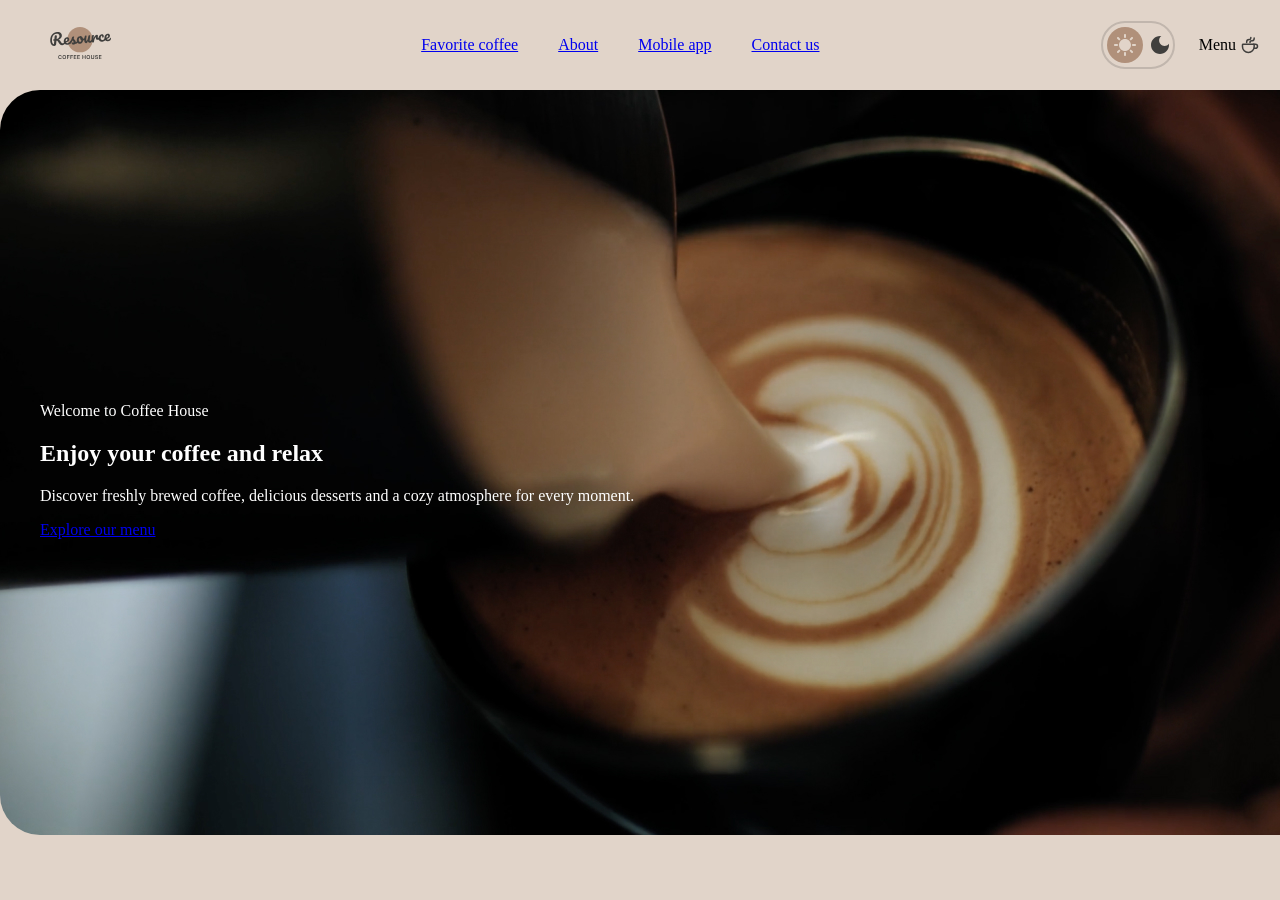
==== index.html @ 1f93e0eb "feat: add header" ====
<!DOCTYPE html>
<html lang="en">
<head>
  <meta charset="UTF-8">
  <meta name="viewport" content="width=device-width, initial-scale=1.0">

  <meta
    name="description"
    content="A cozy coffee house with fresh coffee, desserts and a warm atmosphere."
  >

  <title>Coffee House — Home</title>

  <!-- <link rel="icon" href="./assets/favicon/favicon.ico"> -->

  <link rel="stylesheet" href="./styles/header.css">
  <link rel="stylesheet" href="./styles/hero.css">
  <link rel="stylesheet" href="./styles/favorite-coffee.css">
  <link rel="stylesheet" href="./styles/about.css">
  <link rel="stylesheet" href="./styles/mobile app.css">
  <link rel="stylesheet" href="./styles/contacts.css">
  <link rel="stylesheet" href="./styles/footer.css">
</head>

<body>
  <header class="header">
    <div class="header-container">
      <a class="logo" href="./index.html" aria-label="Coffee House home">
        <img
          src="./assets/images/icons/logo/logo_light.svg"
          alt="Coffee House logo"
          width="120"
          height="40"
        >
      </a>

      <nav class="navigation" aria-label="Main navigation">
        <ul class="navigation__list">
          <li class="navigation__item">
            <a
              class="navigation__link navigation__link--active"
              href="./index.html"
            >
              Favorite coffee
            </a>
          </li>

          <li class="navigation__item">
            <a class="navigation__link" href="./menu.html">
              About
            </a>
          </li>

          <li class="navigation__item">
            <a class="navigation__link" href="#about">
              Mobile app
            </a>
          </li>

          <li class="navigation__item">
            <a class="navigation__link" href="#contact">
              Contact us
            </a>
          </li>
        </ul>
      </nav>

      <div class="header__actions">
        <div class="Theme_switch">
            <img src="./assets/images/icons/light/Sun-Light.svg" alt="Sun">
            <img src="./assets/images/icons/light/Moon-default.svg" alt="Moon">
        </div>

        <div class="coffee-menu">
            <p>Menu</p>
            <img src="./assets/images/icons/light/coffee-cup.svg" alt="coffee-cup">
        </div>
      </div>
    </div>
  </header>

  <main>
    <section class="hero" aria-labelledby="hero-title">
      <div class="hero-container">
        <div class="hero__content">
          <p class="hero__subtitle">Welcome to Coffee House</p>

          <h1 class="hero__title" id="hero-title">
            Enjoy your coffee and relax
          </h1>

          <p class="hero__description">
            Discover freshly brewed coffee, delicious desserts and a cozy
            atmosphere for every moment.
          </p>

          <a class="button hero__button" href="./menu.html">
            Explore our menu
          </a>
        </div>

      </div>
    </section>

    <!-- <section class="favorite-coffee" id="about" aria-labelledby="about-title">
      <div class="favorite-coffee-container">
        <h2 class="section__title" id="about-title">
          About our coffee house
        </h2>

        <div class="about__content">
          <div class="about__text">
            <p>
              We carefully select the best coffee beans and prepare every
              drink with attention to detail.
            </p>

            <p>
              Our coffee house is a place where you can meet friends, work
              comfortably or simply enjoy a quiet evening.
            </p>
          </div>

          <div class="about__image-wrapper">
            <img
              class="about__image"
              src="./assets/images/about/about.jpg"
              alt="Interior of the coffee house"
              width="600"
              height="500"
            >
          </div>
        </div>
      </div>
    </section> -->

    <!-- <section class="mobile app" aria-labelledby="popular-title">
      <div class="mobile app-container">
        <h2 class="section__title" id="popular-title">
          Popular drinks
        </h2>

        <div class="slider">
          <div class="slider__track">
            <article class="slide slide--active">
              <img
                class="slide__image"
                src="./assets/images/products/espresso.jpg"
                alt="Espresso"
                width="300"
                height="300"
              >

              <div class="slide__content">
                <h3 class="slide__title">Espresso</h3>
                <p class="slide__description">
                  A strong coffee with a rich aroma and deep taste.
                </p>
                <span class="slide__price">$3.50</span>
              </div>
            </article>

            <article class="slide">
              <img
                class="slide__image"
                src="./assets/images/products/cappuccino.jpg"
                alt="Cappuccino"
                width="300"
                height="300"
              >

              <div class="slide__content">
                <h3 class="slide__title">Cappuccino</h3>
                <p class="slide__description">
                  Smooth espresso with steamed milk and soft foam.
                </p>
                <span class="slide__price">$4.50</span>
              </div>
            </article>

            <article class="slide">
              <img
                class="slide__image"
                src="./assets/images/products/latte.jpg"
                alt="Latte"
                width="300"
                height="300"
              >

              <div class="slide__content">
                <h3 class="slide__title">Latte</h3>
                <p class="slide__description">
                  A delicate combination of espresso and warm milk.
                </p>
                <span class="slide__price">$5.00</span>
              </div>
            </article>
          </div>

          <div class="slider__controls">
            <button
              class="slider__button slider__button--prev"
              type="button"
              aria-label="Previous slide"
            >
              ←
            </button>

            <div class="slider__pagination">
              <button
                class="slider__indicator slider__indicator--active"
                type="button"
                aria-label="Show slide 1"
              ></button>

              <button
                class="slider__indicator"
                type="button"
                aria-label="Show slide 2"
              ></button>

              <button
                class="slider__indicator"
                type="button"
                aria-label="Show slide 3"
              ></button>
            </div>

            <button
              class="slider__button slider__button--next"
              type="button"
              aria-label="Next slide"
            >
              →
            </button>
          </div>
        </div>
      </div>
    </section> -->

    <!-- <section class="contacts" aria-labelledby="benefits-title">
      <div class="contacts-container">
        <h2 class="section__title" id="benefits-title">
          Why choose us
        </h2>

        <div class="benefits__list">
          <article class="benefit-card">
            <h3 class="benefit-card__title">Fresh ingredients</h3>
            <p class="benefit-card__text">
              We use fresh and carefully selected ingredients every day.
            </p>
          </article>

          <article class="benefit-card">
            <h3 class="benefit-card__title">Cozy atmosphere</h3>
            <p class="benefit-card__text">
              Enjoy a warm and comfortable space for work or relaxation.
            </p>
          </article>

          <article class="benefit-card">
            <h3 class="benefit-card__title">Friendly service</h3>
            <p class="benefit-card__text">
              Our team is always happy to make your visit special.
            </p>
          </article>
        </div>
      </div>
    </section> -->
  </main>

  <!-- <footer class="footer" id="contact">
    <div class="footer-container">
      <div class="footer__brand">
        <a class="logo" href="./index.html">
          <img
            src="./assets/images/icons/logo.svg"
            alt="Coffee House logo"
            width="120"
            height="40"
          >
        </a>

        <p class="footer__description">
          Coffee, desserts and good moments every day.
        </p>
      </div>

      <div class="footer__contacts">
        <h2 class="footer__title">Contact us</h2>

        <address class="footer__address">
          <a href="tel:+10000000000">+1 000 000 0000</a>
          <a href="mailto:hello@coffeehouse.com">
            hello@coffeehouse.com
          </a>
          <span>123 Coffee Street</span>
        </address>
      </div>
    </div>

    <div class="footer__bottom">
      <p>© 2026 Coffee House</p>
    </div>
  </footer> -->

  <!-- <script type="module" src="./scripts/main.js"></script> -->
</body>
</html>
---- styles/header.css ----
html,
body {
  margin: 0;
  min-height: 100vh;
  background: #E1D4C9;
}

.header-container {
  display: flex;
  align-items: center;
  justify-content: space-between;
  padding: 20px;
}

.navigation__list {
  display: flex;
  align-items: center;
  gap: 40px;

  margin: 0;
  padding: 0;
  list-style: none;
}

.header__actions {
  display: flex;
  align-items: center;
  gap: 24px;
}

.Theme_switch {
  display: flex;
  align-items: center;
  border-radius: 100px;
  border: 2px solid #C1B6AD;
  padding: 4px;
  gap: 8px;
}

.coffee-menu {
  display: flex;
  align-items: center;
  gap: 4px;
}

.hero-container {
    background-image: url("../assets/images/hero/img-hero.jpg");
    background-size: cover;
    background-position: center;
    background-repeat: no-repeat;

    width: 100%;
    min-height: 745px;
    border-radius: 40px;

    display: flex;
    align-items: center;
    color: white;

    padding: 0px 40px;
}
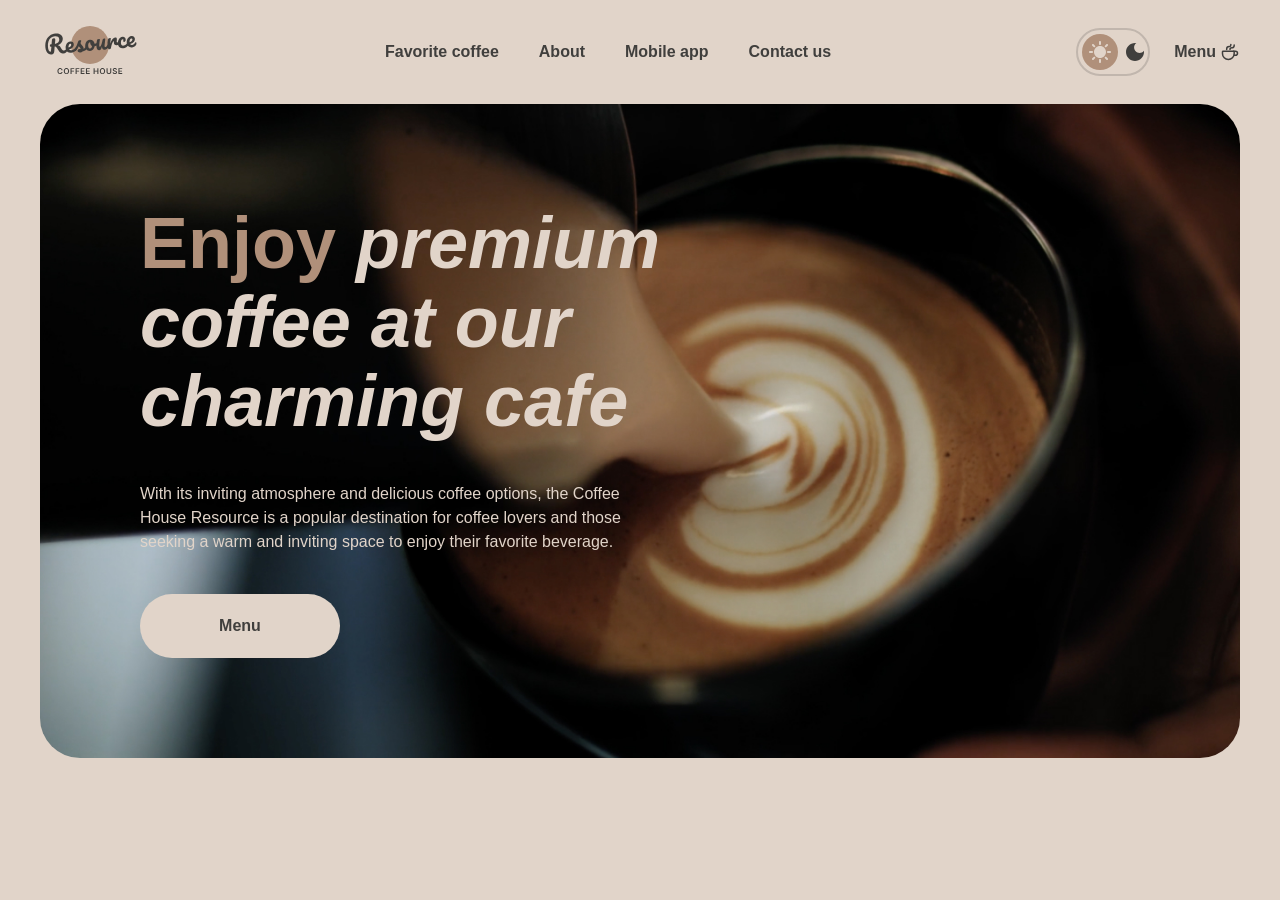
==== commit 166f447b: "feat: hero section and fix: header section" ====
--- a/index.html
+++ b/index.html
@@ -27,10 +27,10 @@
     <div class="header-container">
       <a class="logo" href="./index.html" aria-label="Coffee House home">
         <img
-          src="./assets/images/icons/logo/logo_light.svg"
+          src="./assets/images/icons/logo/logo.svg"
           alt="Coffee House logo"
-          width="120"
-          height="40"
+          width="100"
+          height="60"
         >
       </a>
 
@@ -82,20 +82,15 @@
   <main>
     <section class="hero" aria-labelledby="hero-title">
       <div class="hero-container">
-        <div class="hero__content">
-          <p class="hero__subtitle">Welcome to Coffee House</p>
-
-          <h1 class="hero__title" id="hero-title">
-            Enjoy your coffee and relax
-          </h1>
+        <div class="offer">
+          <p><span class="highlight">Enjoy</span> premium coffee at our charming cafe</p>
 
           <p class="hero__description">
-            Discover freshly brewed coffee, delicious desserts and a cozy
-            atmosphere for every moment.
+            With its inviting atmosphere and delicious coffee options, the Coffee House Resource is a popular destination for coffee lovers and those seeking a warm and inviting space to enjoy their favorite beverage.
           </p>
 
-          <a class="button hero__button" href="./menu.html">
-            Explore our menu
+          <a class="hero__button" href="./menu.html">
+            <span>Menu</span>
           </a>
         </div>
 
--- a/styles/header.css
+++ b/styles/header.css
@@ -9,7 +9,7 @@
   display: flex;
   align-items: center;
   justify-content: space-between;
-  padding: 20px;
+  padding: 20px 40px;
 }
 
 .navigation__list {
@@ -43,19 +43,13 @@
   gap: 4px;
 }
 
-.hero-container {
-    background-image: url("../assets/images/hero/img-hero.jpg");
-    background-size: cover;
-    background-position: center;
-    background-repeat: no-repeat;
-
-    width: 100%;
-    min-height: 745px;
-    border-radius: 40px;
-
-    display: flex;
-    align-items: center;
-    color: white;
-
-    padding: 0px 40px;
+.navigation__link, .coffee-menu {
+  font-family: "Inter", sans-serif;
+  font-weight: 600;
+  font-style: normal;
+  font-size: 16px;
+  line-height: 150%;
+  letter-spacing: 0;
+  color: #403f3d;
+  text-decoration: none;
 }
--- a/styles/hero.css
+++ b/styles/hero.css
@@ -0,0 +1,77 @@
+.hero-container {
+    background-image: url("../assets/images/hero/img-hero.jpg");
+    background-size: cover;
+    background-position: center;
+    background-repeat: no-repeat;
+
+    border-radius: 40px;
+    display: flex;
+    align-items: center;
+
+    width: calc(100% - 80px);
+    max-width: 1440px;
+    margin: 0 auto;
+}
+
+.offer {
+  display: flex;
+  flex-direction: column;
+  width: 530px;
+  gap: 40px;
+  align-items: flex-start;
+  padding: 100px;
+}
+
+.offer p {
+  margin: 0;
+}
+
+.offer p:first-child {
+  font-family: "Inter", sans-serif;
+  font-weight: 600;
+  font-style: italic;
+  font-size: 72px;
+  line-height: 1.1;
+  letter-spacing: 0;
+  color: #e1d4c9;
+}
+
+.highlight {
+  font-style: normal;
+  font-weight: 700;
+  color: #b0907a;
+}
+
+.hero__description {
+  margin: 0;
+  font-family: "Inter", sans-serif;
+  font-weight: 400;
+  font-style: normal;
+  font-size: 16px;
+  line-height: 1.5;
+  letter-spacing: 0;
+  color: #e1d4c9;
+}
+
+.hero__button {
+  display: flex;
+  align-items: center;
+  justify-content: center;
+
+  width: 200px;
+  height: 64px;
+  border-radius: 100px;
+  background-color: #e1d4c9;
+  color: #403f3d;
+  text-decoration: none;
+}
+
+.hero__button span {
+  font-family: "Inter", sans-serif;
+  font-weight: 600;
+  font-style: normal;
+  font-size: 16px;
+  line-height: 1.5;
+  letter-spacing: 0;
+  color: #403F3D;
+}
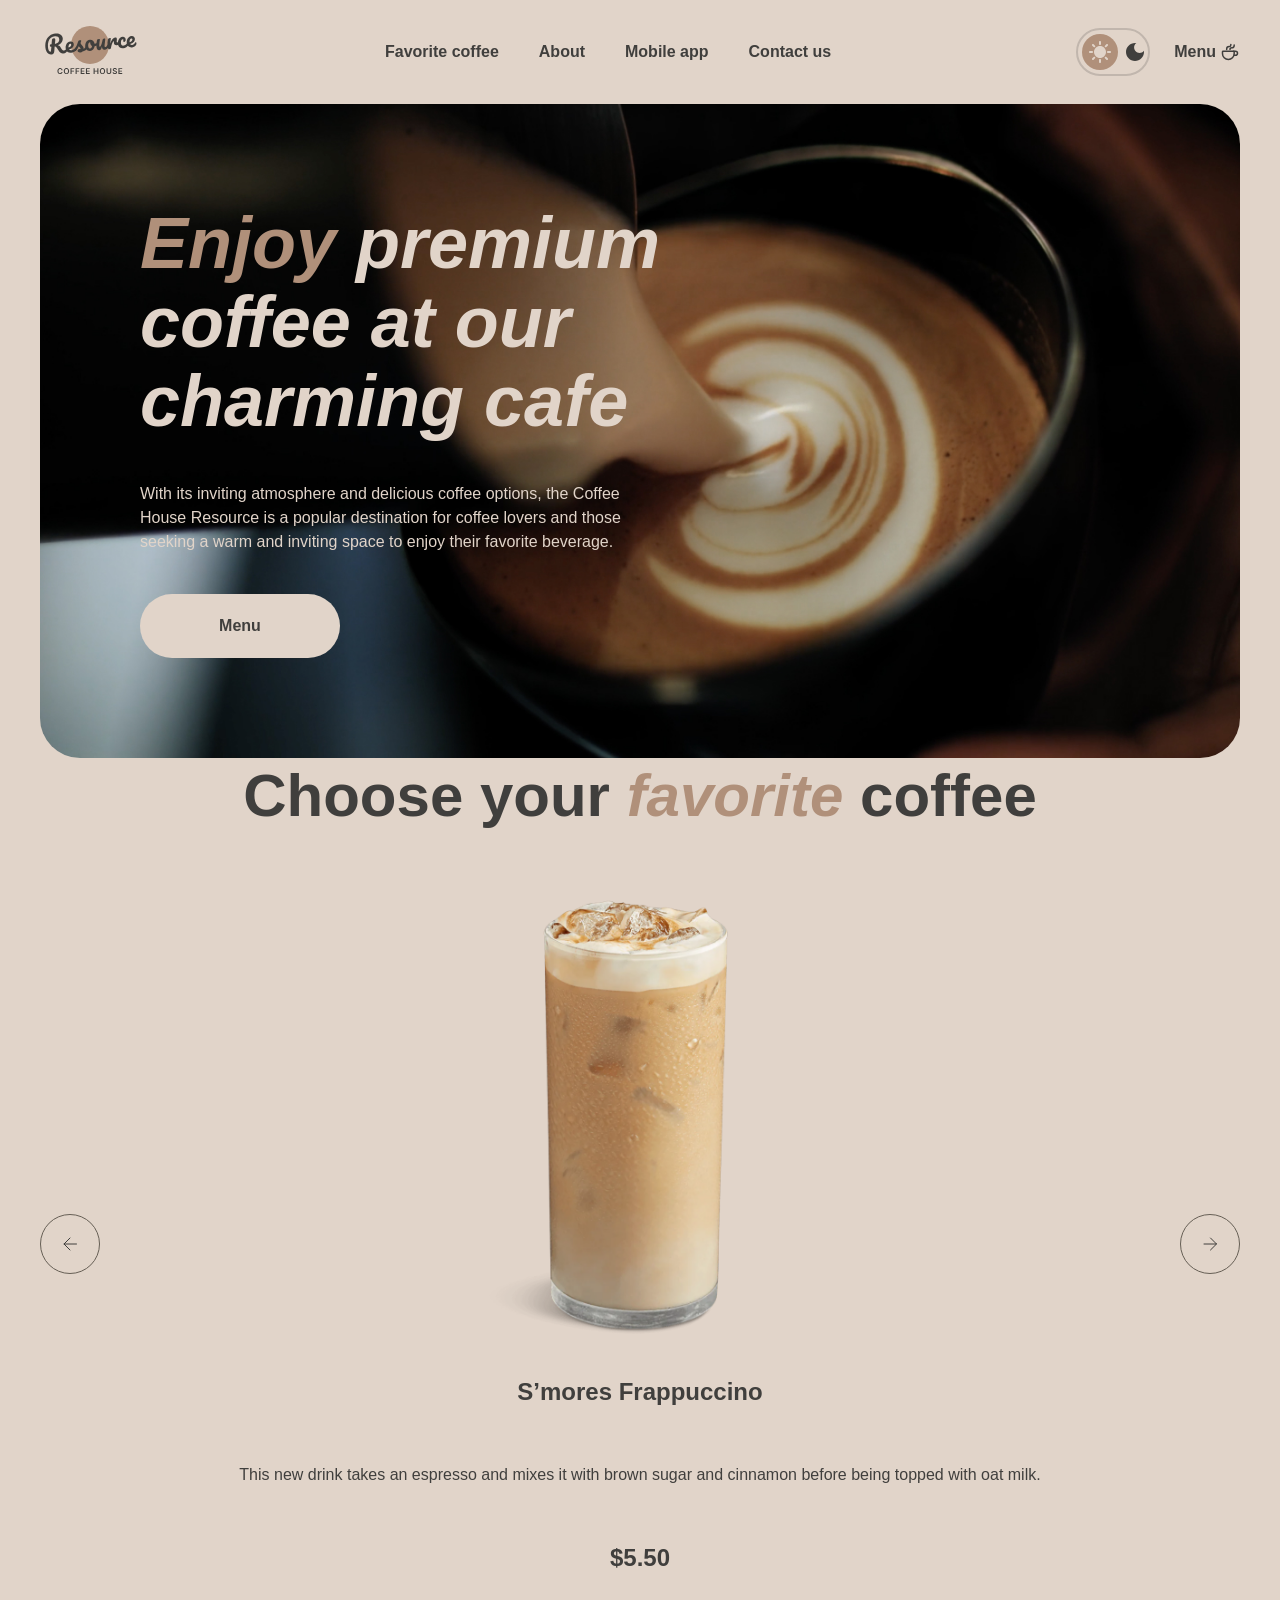
==== commit 3d5b0992: "feat: add favorite-coffee section" ====
--- a/index.html
+++ b/index.html
@@ -97,37 +97,47 @@
       </div>
     </section>
 
-    <!-- <section class="favorite-coffee" id="about" aria-labelledby="about-title">
+    <section class="favorite-coffee" id="favorite" aria-labelledby="favorite-title">
       <div class="favorite-coffee-container">
-        <h2 class="section__title" id="about-title">
-          About our coffee house
-        </h2>
-
-        <div class="about__content">
-          <div class="about__text">
-            <p>
-              We carefully select the best coffee beans and prepare every
-              drink with attention to detail.
-            </p>
-
-            <p>
-              Our coffee house is a place where you can meet friends, work
-              comfortably or simply enjoy a quiet evening.
-            </p>
+        <h2 id="favorite-title">Choose your <span class="highlight">favorite</span> coffee</h2>
+
+        <div class="favorite-coffee__slider">
+          <button class="button-slider-left" type="button" aria-label="Previous slide">
+            <svg width="24" height="24" viewBox="0 0 24 24" fill="none" xmlns="http://www.w3.org/2000/svg">
+              <path d="M18.5 12H6M12 18L6 12L12 6" stroke="currentColor" stroke-linecap="round" stroke-linejoin="round"/>
+            </svg>
+          </button>
+
+          <div class="slider-content">
+            <div class="slider-image-wrapper">
+              <img src="./assets/images/slider/coffee-slider-1.png" 
+              alt="slider photo" 
+              width="480" 
+              height="480">
+            </div>
+
+            <div class="description-slider">
+              <h3 class="title">S’mores Frappuccino</h3>
+              <p class="description">This new drink takes an espresso and mixes it with brown sugar and cinnamon before being topped with oat milk.</p>
+              <p class="price">$5.50</p>
+            </div>
+
+            <div class="controls">
+              <button class="control_active"></button>
+              <button class="control"></button>
+              <button class="control"></button>
+            </div>
           </div>
 
-          <div class="about__image-wrapper">
-            <img
-              class="about__image"
-              src="./assets/images/about/about.jpg"
-              alt="Interior of the coffee house"
-              width="600"
-              height="500"
-            >
-          </div>
-        </div>
-      </div>
-    </section> -->
+          <button class="button-slider-right" type="button" aria-label="Next slide">
+            <svg width="24" height="24" viewBox="0 0 24 24" fill="none" xmlns="http://www.w3.org/2000/svg">
+              <path d="M6 12H18.5M12.5 18L18.5 12L12.5 6" stroke="currentColor" stroke-linecap="round" stroke-linejoin="round"/>
+            </svg>
+          </button>
+
+        </div>
+      </div>
+    </section>
 
     <!-- <section class="mobile app" aria-labelledby="popular-title">
       <div class="mobile app-container">
--- a/styles/favorite-coffee.css
+++ b/styles/favorite-coffee.css
@@ -0,0 +1,120 @@
+.favorite-coffee-container {
+    display: flex;
+    flex-direction: column;
+    padding: 0 40px;
+}
+
+#favorite-title {
+  font-family: 'Inter', sans-serif;
+  font-weight: 600;
+  font-size: 60px;
+  line-height: 1.25;
+  letter-spacing: 0;
+  text-align: center;
+  color: #403f3d;
+  margin: 0 0 40px 0;
+}
+
+.highlight {
+  font-style: italic;
+  font-weight: 600;
+  color: #b0907a;
+}
+
+.favorite-coffee__slider {
+    display: flex;
+    align-items: center;
+    justify-content: space-between;
+    gap: 40px;
+}
+
+.button-slider-left, .button-slider-right {
+    width: 60px;
+    height: 60px;
+
+    display: flex;
+    align-items: center;
+    justify-content: center;
+
+    background: transparent;
+    border: 1px solid #665F55;
+    border-radius: 100px;
+
+    color: #403f3d;
+
+    cursor: pointer;
+    transition: all 0.2s ease;
+
+    padding: 0;
+    outline: none;
+}
+
+.button-slider-left:hover, .button-slider-right:hover {
+    background-color: #665F55;
+    color: #E1D4C9;
+}
+
+.button-slider-left:focus-visible, .button-slider-right:focus-visible {
+    outline: 2px solid #b0907a;
+    outline-offset: 2px;
+}
+
+.slider-image-wrapper {
+    display: flex;
+    align-items: center;
+    justify-content: center;
+}
+
+.description-slider {
+    display: flex;
+    flex-direction: column;
+    align-items: center;
+    justify-content: center;
+    gap: 16px;
+}
+
+.title, .price {
+  font-family: 'Inter', sans-serif;
+  font-weight: 600;
+  font-size: 24px;
+  line-height: 1.25;
+  letter-spacing: 0;
+  text-align: center;
+  color: #403f3d;
+}
+
+.description {
+  font-family: 'Inter', sans-serif;
+  font-weight: 400;
+  font-size: 16px;
+  line-height: 1.5;
+  letter-spacing: 0;
+  text-align: center;
+  color: #403f3d;
+}
+
+.controls {
+    display: flex;
+    justify-content: center;
+    gap: 12px;
+
+    margin-top: 15px;
+}
+
+.control {
+    width: 40px;
+    height: 4px;
+    background-color: #C1B6AD;
+    border: none;
+    padding: 0;
+    border-radius: 100px;
+}
+
+.control_active {
+    width: 40px;
+    height: 4px;
+    background-color: #665F55;
+    border: none;
+    padding: 0;
+    border-radius: 100px;
+}
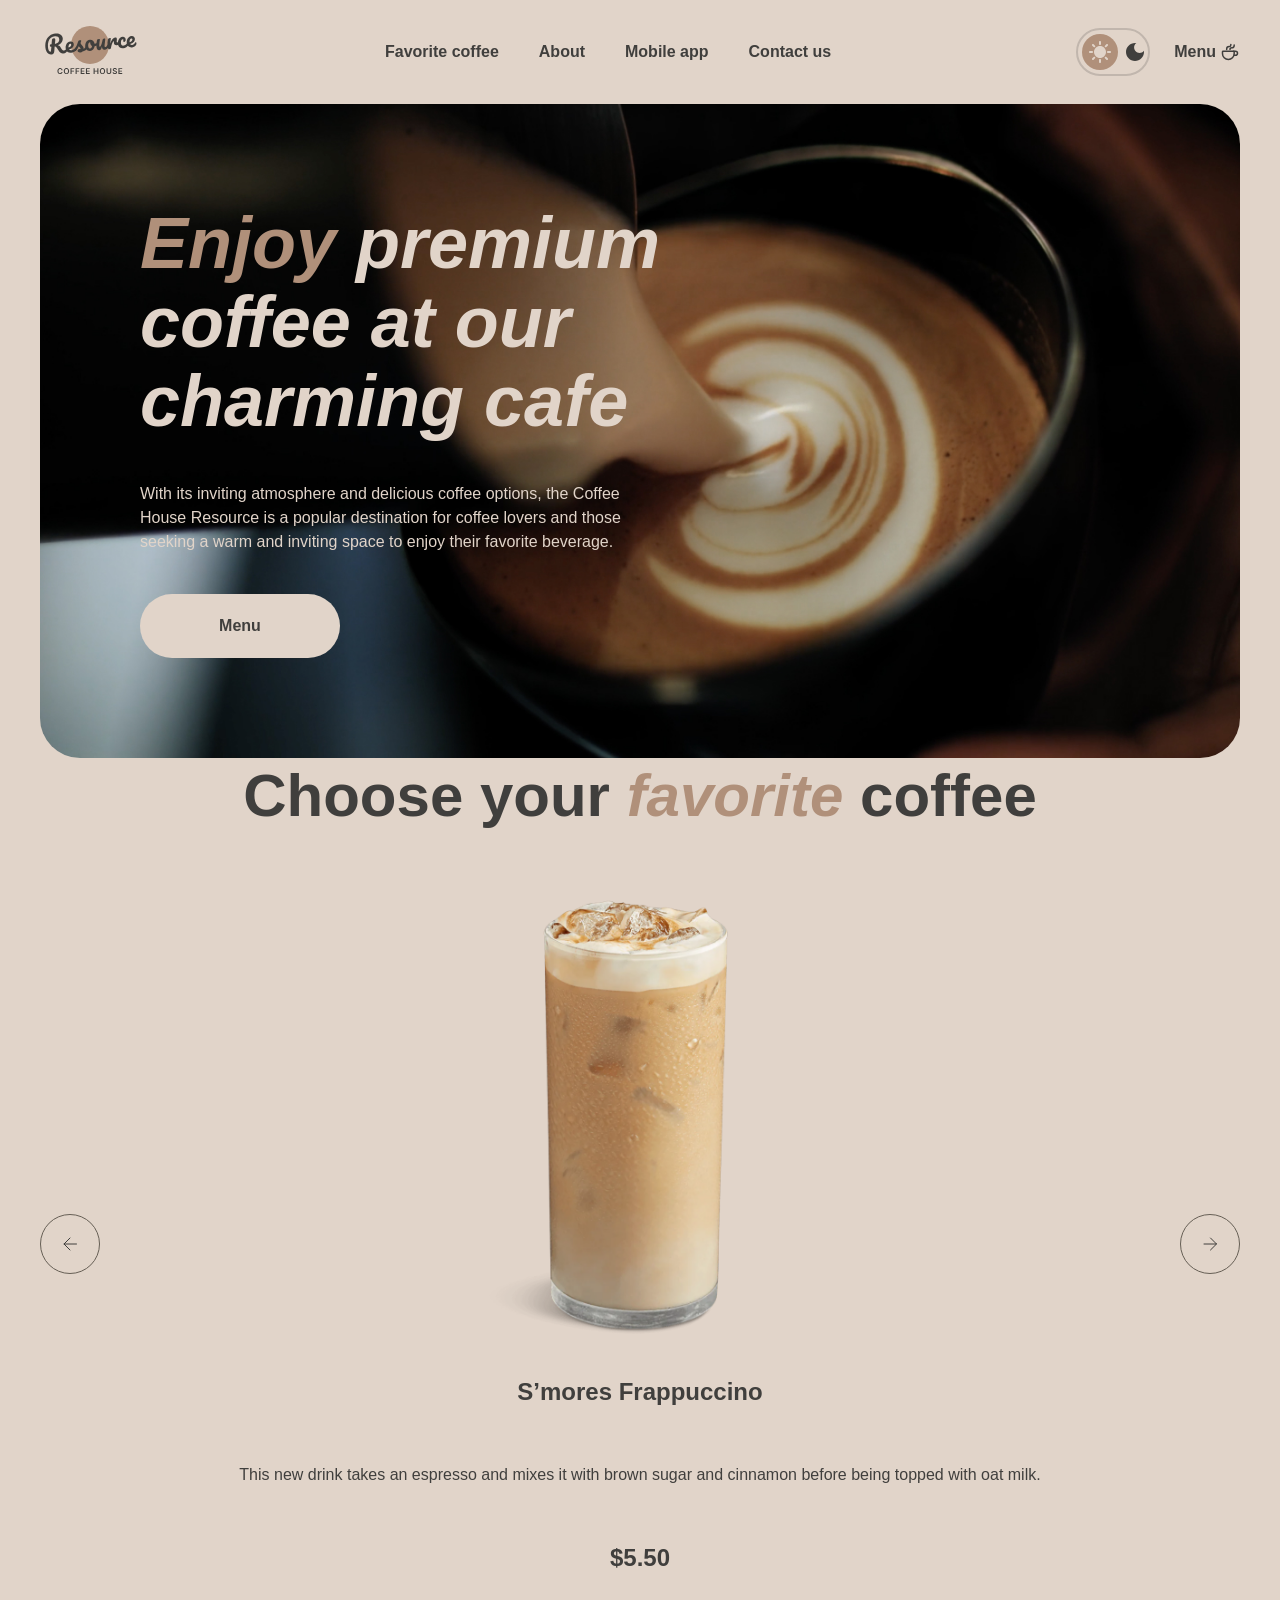
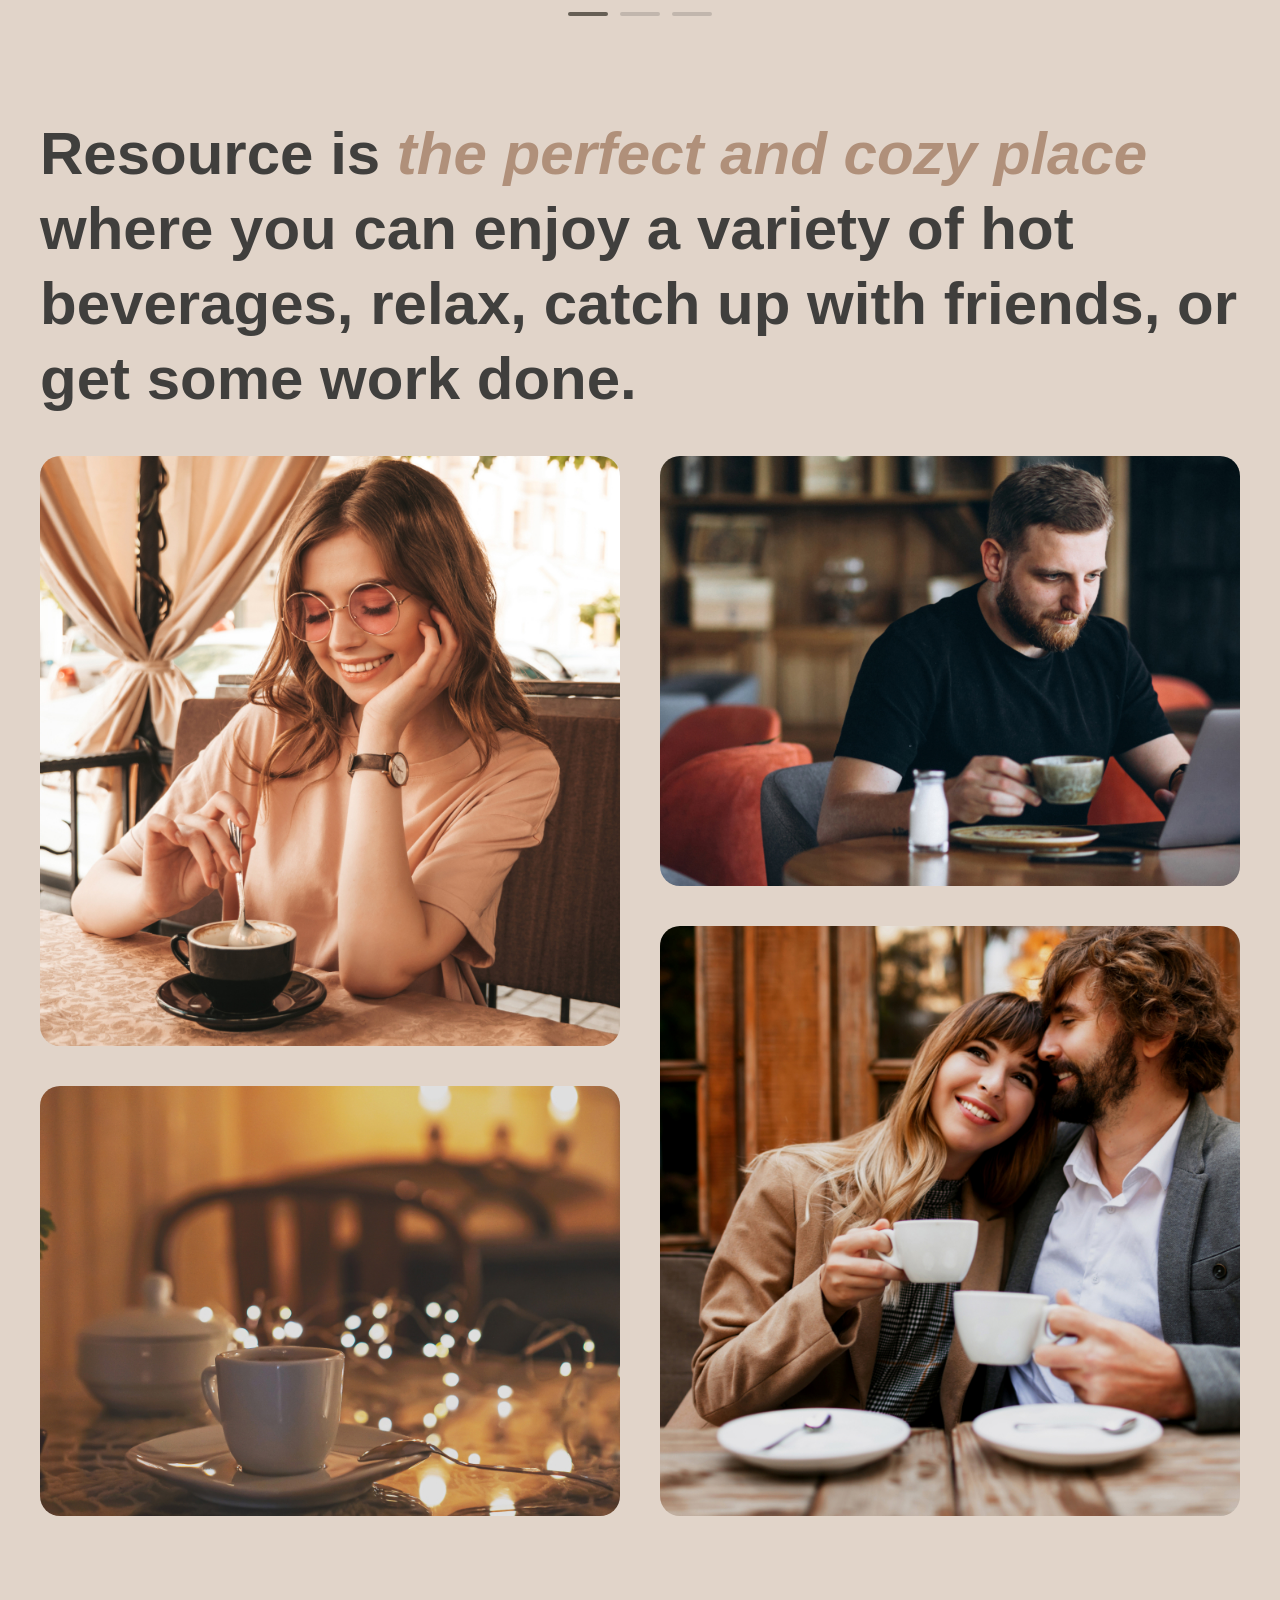
==== commit 4605c7f9: "feat: add about section" ====
--- a/index.html
+++ b/index.html
@@ -80,7 +80,7 @@
   </header>
 
   <main>
-    <section class="hero" aria-labelledby="hero-title">
+    <section class="hero" id="hero" aria-labelledby="hero-title">
       <div class="hero-container">
         <div class="offer">
           <p><span class="highlight">Enjoy</span> premium coffee at our charming cafe</p>
@@ -139,109 +139,23 @@
       </div>
     </section>
 
-    <!-- <section class="mobile app" aria-labelledby="popular-title">
-      <div class="mobile app-container">
-        <h2 class="section__title" id="popular-title">
-          Popular drinks
-        </h2>
-
-        <div class="slider">
-          <div class="slider__track">
-            <article class="slide slide--active">
-              <img
-                class="slide__image"
-                src="./assets/images/products/espresso.jpg"
-                alt="Espresso"
-                width="300"
-                height="300"
-              >
-
-              <div class="slide__content">
-                <h3 class="slide__title">Espresso</h3>
-                <p class="slide__description">
-                  A strong coffee with a rich aroma and deep taste.
-                </p>
-                <span class="slide__price">$3.50</span>
-              </div>
-            </article>
-
-            <article class="slide">
-              <img
-                class="slide__image"
-                src="./assets/images/products/cappuccino.jpg"
-                alt="Cappuccino"
-                width="300"
-                height="300"
-              >
-
-              <div class="slide__content">
-                <h3 class="slide__title">Cappuccino</h3>
-                <p class="slide__description">
-                  Smooth espresso with steamed milk and soft foam.
-                </p>
-                <span class="slide__price">$4.50</span>
-              </div>
-            </article>
-
-            <article class="slide">
-              <img
-                class="slide__image"
-                src="./assets/images/products/latte.jpg"
-                alt="Latte"
-                width="300"
-                height="300"
-              >
-
-              <div class="slide__content">
-                <h3 class="slide__title">Latte</h3>
-                <p class="slide__description">
-                  A delicate combination of espresso and warm milk.
-                </p>
-                <span class="slide__price">$5.00</span>
-              </div>
-            </article>
+    <section class="about" id="about" aria-labelledby="about-title">
+      <div class="about-container">
+        <h2 id="about-title">Resource is 
+          <span class="highlight">the perfect and cozy place</span> where you can enjoy a variety of hot beverages, relax, catch up with friends, or get some work done.</h2>
+
+          <div class="about-images">
+            <div class="column_1">
+              <img src="./assets/images/about/about-1.jpg" alt="about-1" width="660" height="590">
+              <img src="./assets/images/about/about-2.jpg" alt="about-2" width="660" height="430">
+            </div>
+            <div class="column_2">
+              <img src="./assets/images/about/about-3.jpg" alt="about-3" width="660" height="430">
+              <img src="./assets/images/about/about-4.jpg" alt="about-4" width="660" height="590">
+            </div>
           </div>
-
-          <div class="slider__controls">
-            <button
-              class="slider__button slider__button--prev"
-              type="button"
-              aria-label="Previous slide"
-            >
-              ←
-            </button>
-
-            <div class="slider__pagination">
-              <button
-                class="slider__indicator slider__indicator--active"
-                type="button"
-                aria-label="Show slide 1"
-              ></button>
-
-              <button
-                class="slider__indicator"
-                type="button"
-                aria-label="Show slide 2"
-              ></button>
-
-              <button
-                class="slider__indicator"
-                type="button"
-                aria-label="Show slide 3"
-              ></button>
-            </div>
-
-            <button
-              class="slider__button slider__button--next"
-              type="button"
-              aria-label="Next slide"
-            >
-              →
-            </button>
-          </div>
-        </div>
-      </div>
-    </section> -->
+      </div>
+    </section>
 
     <!-- <section class="contacts" aria-labelledby="benefits-title">
       <div class="contacts-container">
--- a/styles/about.css
+++ b/styles/about.css
@@ -0,0 +1,48 @@
+.about-container {
+    display: flex;
+    flex-direction: column;
+    padding: 100px 40px;
+    gap: 40px;
+}
+
+#about-title {
+  font-family: 'Inter', sans-serif;
+  font-weight: 600;
+  font-size: 60px;
+  line-height: 1.25;
+  letter-spacing: 0;
+  text-align: left;
+  color: #403f3d;
+  margin: 0;
+}
+
+.highlight {
+  font-style: italic;
+  font-weight: 600;
+  color: #b0907a;
+}
+
+.about-images {
+    display: flex;
+    gap: 40px;
+    width: 100%;
+}
+
+.column_1, .column_2 {
+    display: flex;
+    flex-direction: column;
+    gap: 40px;
+    flex: 1;
+}
+
+.column_1 img, .column_2 img {
+    width: 100%;
+    object-fit: cover;
+    transition: transform 0.5s ease;
+    border-radius: 20px;
+}
+
+.column_1 img:hover, .column_2 img:hover {
+    transform: scale(1.1);
+    cursor: pointer;
+}
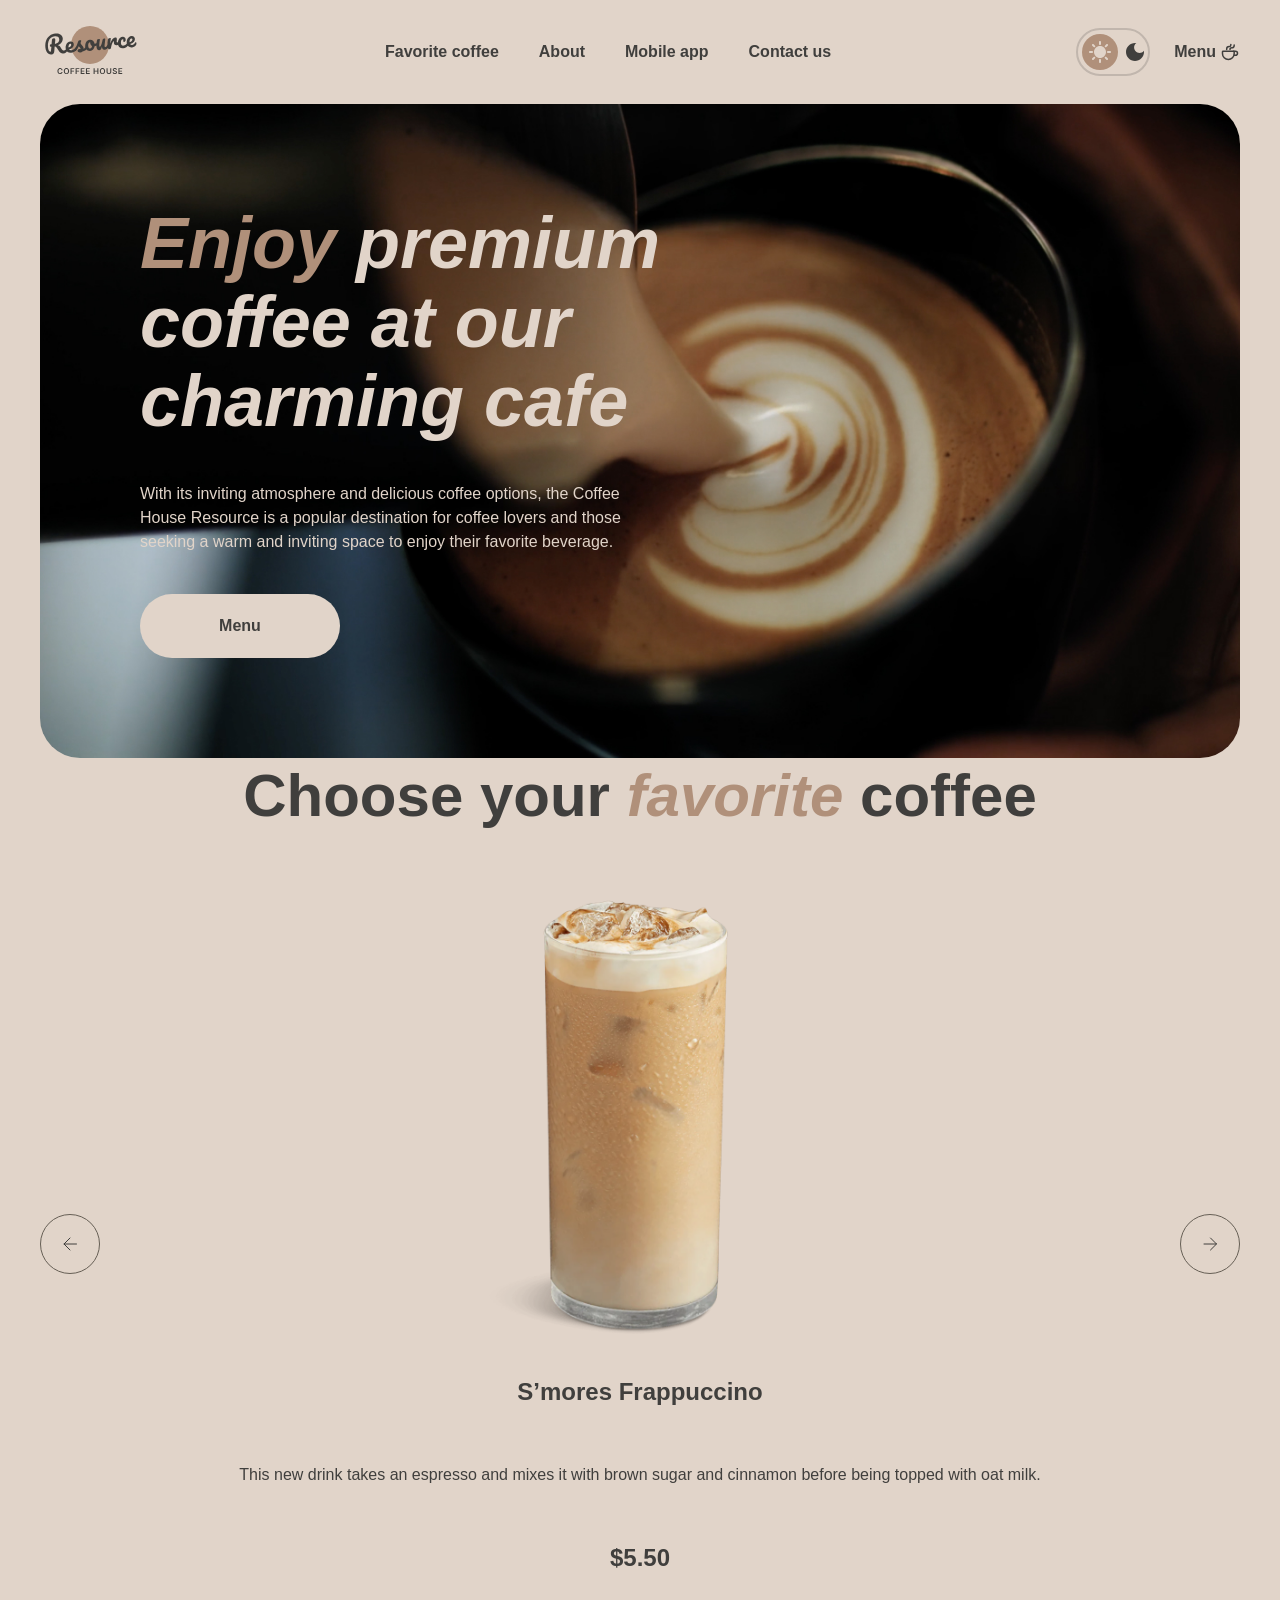
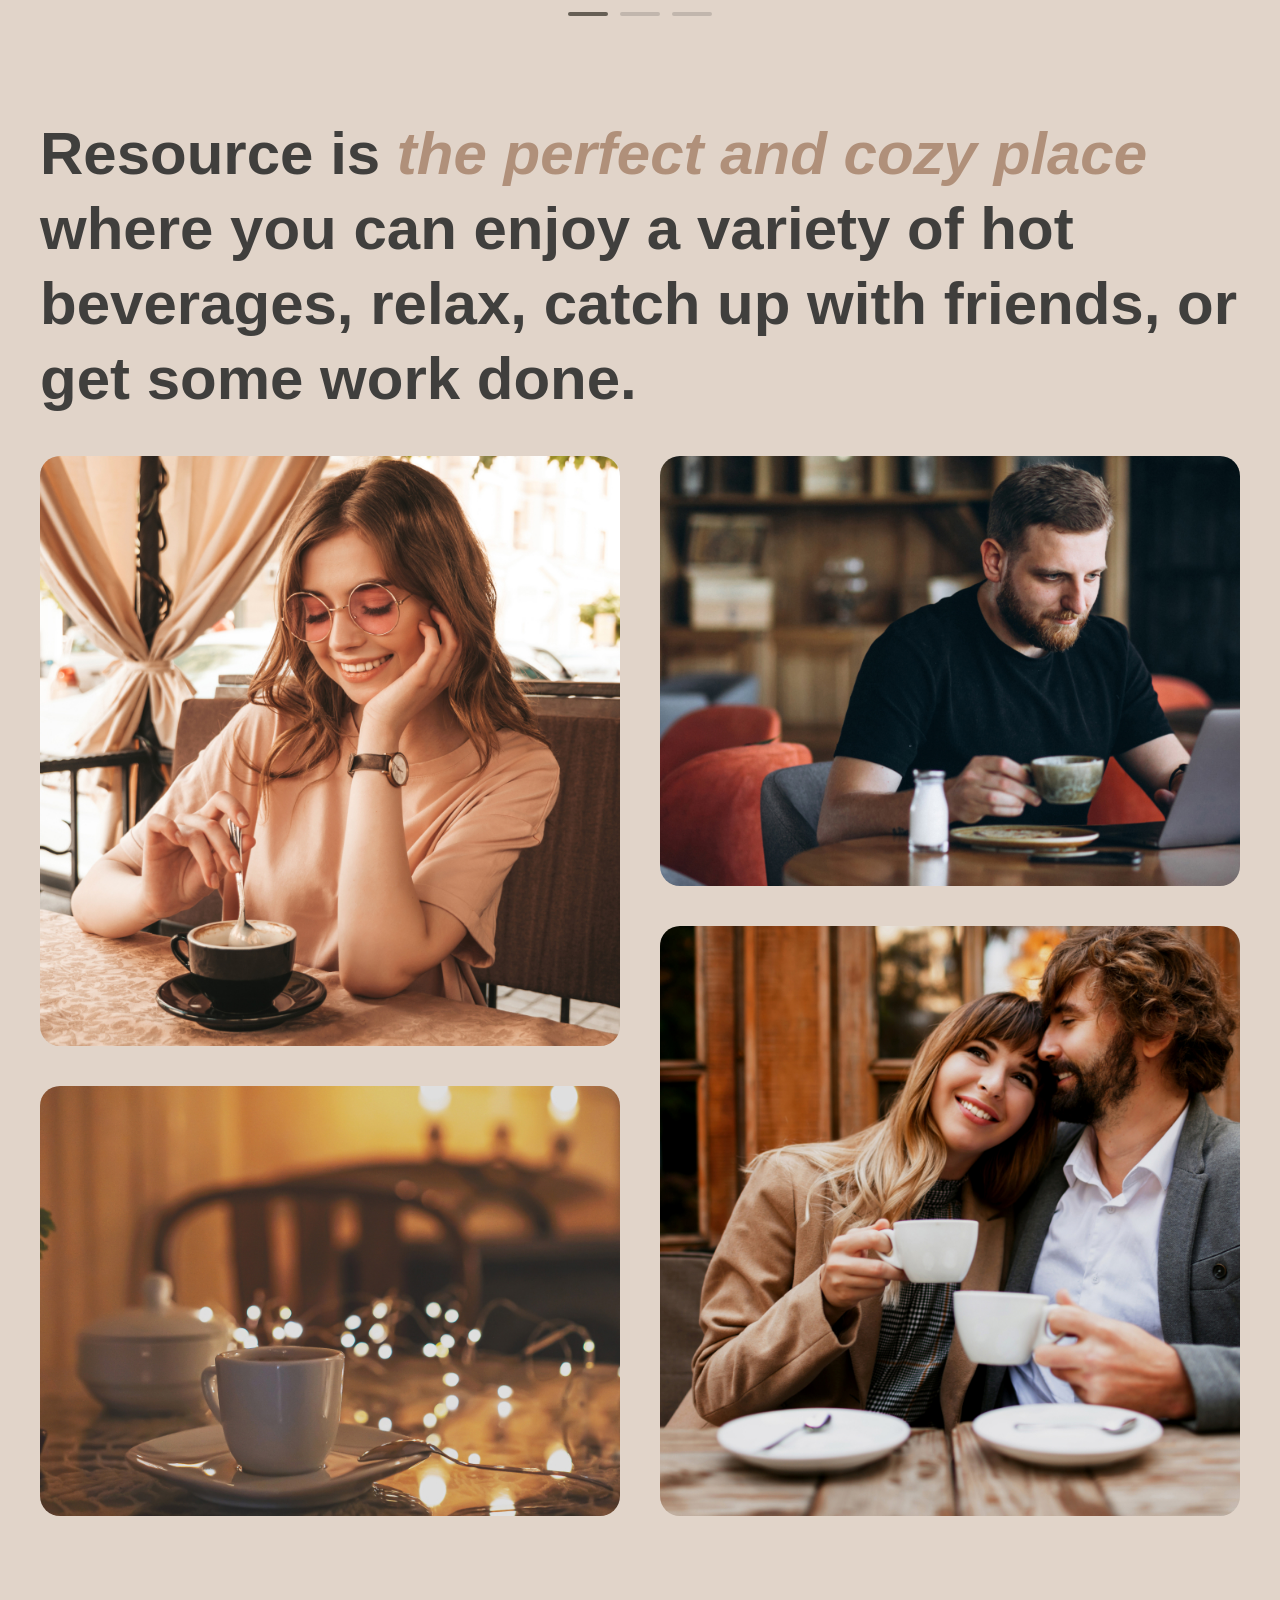
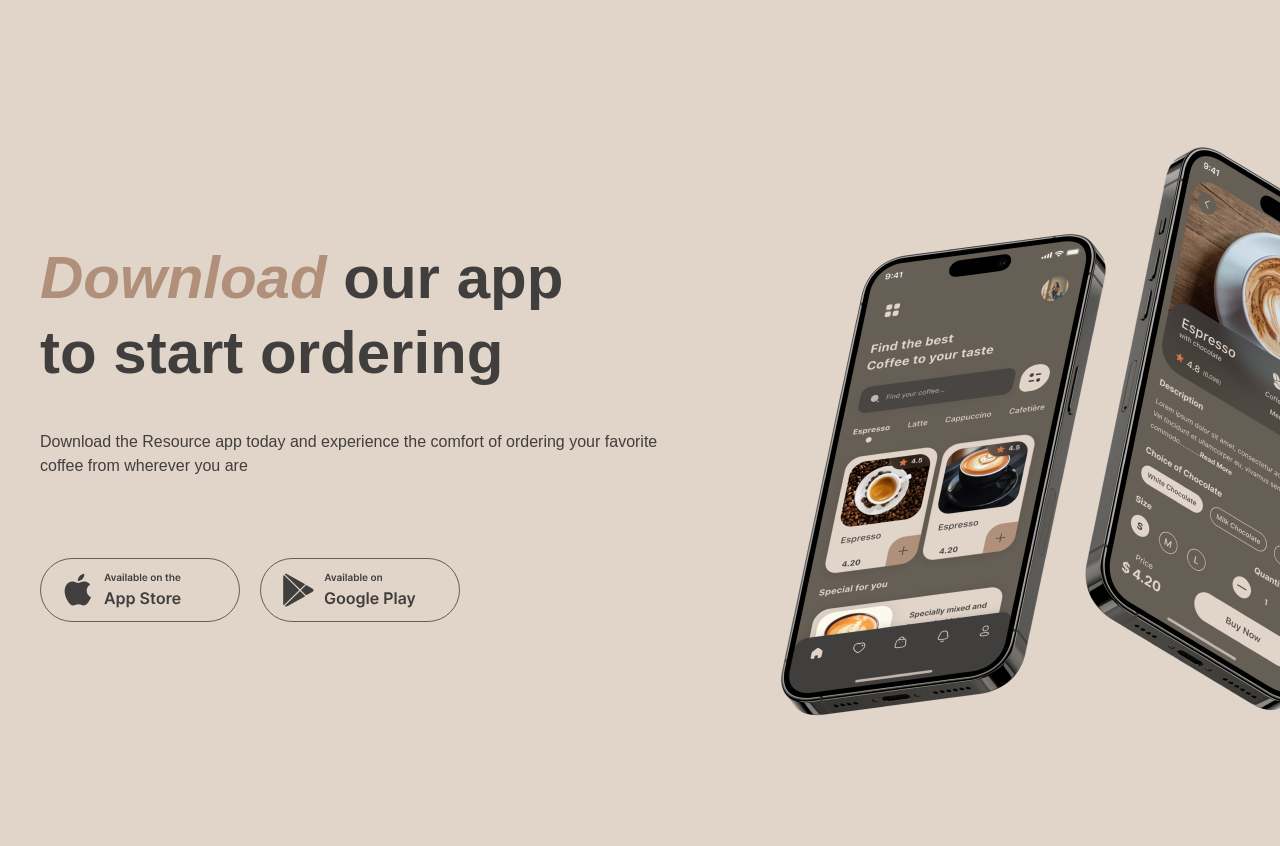
==== commit e26669e1: "feat: add mobile app section" ====
--- a/index.html
+++ b/index.html
@@ -157,6 +157,43 @@
       </div>
     </section>
 
+    <section class="mobile-app" id="mobile-app" aria-labelledby="mobile-app-title">
+      <div class="mobile-app-container">
+        <div class="mobile-app-offer">
+          <h2 id="mobile-app-title"><span class="highlight">Download</span> our app to start ordering</h2>
+          <p>Download the Resource app today and experience the comfort of ordering your favorite coffee from wherever you are</p>
+          
+          <div class="buttons">
+            <a class="button-app-store" href="https://apple.com" target="_blank" rel="noopener" aria-label="Download on the App Store" role="button">
+              <svg width="200" height="64" viewBox="0 0 200 64" fill="none" xmlns="http://www.w3.org/2000/svg">
+                <rect x="0.5" y="0.5" width="199" height="63" rx="31.5" stroke="#665F55"/>
+                <path d="M46.7073 32.6307C46.6704 28.6324 50.065 26.6872 50.2203 26.5966C48.2977 23.8637 45.3178 23.4903 44.2707 23.4605C41.7679 23.2037 39.3403 24.9206 38.0654 24.9206C36.765 24.9206 34.8017 23.4853 32.6858 23.5275C29.9629 23.5684 27.4157 25.1055 26.0186 27.4923C23.1354 32.359 25.2857 39.5108 28.048 43.4446C29.4298 45.3712 31.0444 47.5223 33.1578 47.4466C35.2254 47.3635 35.9978 46.1614 38.4929 46.1614C40.9651 46.1614 41.6903 47.4466 43.8457 47.3983C46.0647 47.3635 47.4618 45.463 48.7952 43.519C50.392 41.3108 51.0333 39.1362 51.0588 39.0245C51.0066 39.0071 46.7493 37.4229 46.7073 32.6307Z" fill="#403F3D"/>
+                <path d="M42.6357 20.8727C43.7477 19.5168 44.5086 17.672 44.2974 15.8C42.6879 15.8695 40.675 16.8855 39.5159 18.2117C38.4903 19.3803 37.5742 21.2957 37.8109 23.097C39.6189 23.2285 41.4753 22.2075 42.6357 20.8727Z" fill="#403F3D"/>
+                <path d="M65.748 23H64.3417L66.9021 15.7273H68.5285L71.0924 23H69.6862L67.7437 17.2188H67.6869L65.748 23ZM65.7941 20.1484H69.6294V21.2067H65.7941V20.1484ZM76.1821 17.5455L74.2396 23H72.8192L70.8767 17.5455H72.2474L73.501 21.5973H73.5578L74.8149 17.5455H76.1821ZM78.485 23.1101C78.1394 23.1101 77.828 23.0485 77.551 22.9254C77.2764 22.8 77.0586 22.6153 76.8976 22.3714C76.739 22.1276 76.6597 21.8269 76.6597 21.4695C76.6597 21.1617 76.7165 20.9072 76.8302 20.706C76.9438 20.5047 77.0989 20.3438 77.2954 20.223C77.4919 20.1023 77.7132 20.0111 77.9594 19.9496C78.208 19.8857 78.4649 19.8395 78.73 19.8111C79.0496 19.7779 79.3089 19.7483 79.5077 19.7223C79.7066 19.6939 79.851 19.6513 79.941 19.5945C80.0333 19.5353 80.0795 19.4441 80.0795 19.321V19.2997C80.0795 19.0322 80.0001 18.825 79.8415 18.6783C79.6829 18.5315 79.4545 18.4581 79.1562 18.4581C78.8413 18.4581 78.5915 18.5268 78.4069 18.6641C78.2246 18.8014 78.1015 18.9635 78.0376 19.1506L76.8373 18.9801C76.932 18.6487 77.0882 18.3717 77.306 18.1491C77.5238 17.9242 77.7902 17.7562 78.105 17.6449C78.4199 17.5312 78.7679 17.4744 79.1491 17.4744C79.4118 17.4744 79.6734 17.5052 79.9339 17.5668C80.1943 17.6283 80.4322 17.7301 80.6476 17.8722C80.8631 18.0118 81.0359 18.2024 81.1661 18.4439C81.2987 18.6854 81.365 18.9872 81.365 19.3494V23H80.1292V22.2507H80.0866C80.0084 22.4022 79.8983 22.5443 79.7563 22.6768C79.6166 22.8071 79.4403 22.9124 79.2272 22.9929C79.0165 23.071 78.7691 23.1101 78.485 23.1101ZM78.8188 22.1655C79.0769 22.1655 79.3006 22.1146 79.49 22.0128C79.6794 21.9086 79.825 21.7713 79.9268 21.6009C80.0309 21.4304 80.083 21.2446 80.083 21.0433V20.4006C80.0428 20.4337 79.9741 20.4645 79.877 20.4929C79.7823 20.5213 79.6758 20.5462 79.5574 20.5675C79.4391 20.5888 79.3219 20.6077 79.2059 20.6243C79.0899 20.6409 78.9893 20.6551 78.904 20.6669C78.7123 20.6929 78.5406 20.7356 78.3891 20.7947C78.2376 20.8539 78.118 20.9368 78.0305 21.0433C77.9429 21.1475 77.8991 21.2824 77.8991 21.4482C77.8991 21.6849 77.9855 21.8636 78.1583 21.9844C78.3311 22.1051 78.5513 22.1655 78.8188 22.1655ZM82.6576 23V17.5455H83.9431V23H82.6576ZM83.3039 16.7713C83.1003 16.7713 82.9251 16.7038 82.7783 16.5689C82.6315 16.4316 82.5581 16.267 82.5581 16.0753C82.5581 15.8812 82.6315 15.7166 82.7783 15.5817C82.9251 15.4444 83.1003 15.3757 83.3039 15.3757C83.5099 15.3757 83.685 15.4444 83.8295 15.5817C83.9762 15.7166 84.0496 15.8812 84.0496 16.0753C84.0496 16.267 83.9762 16.4316 83.8295 16.5689C83.685 16.7038 83.5099 16.7713 83.3039 16.7713ZM86.5505 15.7273V23H85.265V15.7273H86.5505ZM89.442 23.1101C89.0964 23.1101 88.7851 23.0485 88.5081 22.9254C88.2335 22.8 88.0157 22.6153 87.8547 22.3714C87.6961 22.1276 87.6167 21.8269 87.6167 21.4695C87.6167 21.1617 87.6736 20.9072 87.7872 20.706C87.9008 20.5047 88.0559 20.3438 88.2524 20.223C88.4489 20.1023 88.6702 20.0111 88.9165 19.9496C89.165 19.8857 89.4219 19.8395 89.6871 19.8111C90.0067 19.7779 90.2659 19.7483 90.4648 19.7223C90.6636 19.6939 90.808 19.6513 90.898 19.5945C90.9903 19.5353 91.0365 19.4441 91.0365 19.321V19.2997C91.0365 19.0322 90.9572 18.825 90.7986 18.6783C90.6399 18.5315 90.4115 18.4581 90.1132 18.4581C89.7983 18.4581 89.5486 18.5268 89.3639 18.6641C89.1816 18.8014 89.0585 18.9635 88.9946 19.1506L87.7943 18.9801C87.889 18.6487 88.0452 18.3717 88.2631 18.1491C88.4809 17.9242 88.7472 17.7562 89.0621 17.6449C89.3769 17.5312 89.7249 17.4744 90.1061 17.4744C90.3689 17.4744 90.6305 17.5052 90.8909 17.5668C91.1513 17.6283 91.3892 17.7301 91.6047 17.8722C91.8201 18.0118 91.9929 18.2024 92.1231 18.4439C92.2557 18.6854 92.322 18.9872 92.322 19.3494V23H91.0862V22.2507H91.0436C90.9655 22.4022 90.8554 22.5443 90.7133 22.6768C90.5737 22.8071 90.3973 22.9124 90.1842 22.9929C89.9735 23.071 89.7261 23.1101 89.442 23.1101ZM89.7758 22.1655C90.0339 22.1655 90.2576 22.1146 90.447 22.0128C90.6364 21.9086 90.782 21.7713 90.8838 21.6009C90.988 21.4304 91.04 21.2446 91.04 21.0433V20.4006C90.9998 20.4337 90.9311 20.4645 90.8341 20.4929C90.7394 20.5213 90.6328 20.5462 90.5145 20.5675C90.3961 20.5888 90.2789 20.6077 90.1629 20.6243C90.0469 20.6409 89.9463 20.6551 89.8611 20.6669C89.6693 20.6929 89.4977 20.7356 89.3461 20.7947C89.1946 20.8539 89.0751 20.9368 88.9875 21.0433C88.8999 21.1475 88.8561 21.2824 88.8561 21.4482C88.8561 21.6849 88.9425 21.8636 89.1153 21.9844C89.2881 22.1051 89.5083 22.1655 89.7758 22.1655ZM93.6714 23V15.7273H94.9569V18.4474H95.0102C95.0765 18.3149 95.17 18.174 95.2907 18.0249C95.4115 17.8733 95.5748 17.7443 95.7808 17.6378C95.9868 17.5289 96.2496 17.4744 96.5692 17.4744C96.9906 17.4744 97.3705 17.5821 97.7091 17.7976C98.05 18.0107 98.3199 18.3267 98.5187 18.7457C98.72 19.1624 98.8206 19.6738 98.8206 20.2798C98.8206 20.8788 98.7223 21.3878 98.5258 21.8068C98.3293 22.2259 98.0618 22.5455 97.7233 22.7656C97.3847 22.9858 97.0012 23.0959 96.5727 23.0959C96.2602 23.0959 96.001 23.0438 95.795 22.9396C95.589 22.8355 95.4233 22.71 95.2979 22.5632C95.1747 22.4141 95.0789 22.2732 95.0102 22.1406H94.9356V23H93.6714ZM94.9321 20.2727C94.9321 20.6255 94.9818 20.9344 95.0812 21.1996C95.183 21.4647 95.3286 21.6719 95.518 21.821C95.7098 21.9678 95.9418 22.0412 96.214 22.0412C96.4981 22.0412 96.7361 21.9654 96.9278 21.8139C97.1196 21.66 97.264 21.4505 97.3611 21.1854C97.4605 20.9179 97.5102 20.6136 97.5102 20.2727C97.5102 19.9342 97.4617 19.6335 97.3646 19.3707C97.2675 19.108 97.1231 18.902 96.9314 18.7528C96.7396 18.6037 96.5005 18.5291 96.214 18.5291C95.9394 18.5291 95.7062 18.6013 95.5145 18.7457C95.3227 18.8902 95.1771 19.0926 95.0777 19.353C94.9806 19.6134 94.9321 19.92 94.9321 20.2727ZM101.199 15.7273V23H99.9134V15.7273H101.199ZM104.936 23.1065C104.389 23.1065 103.916 22.9929 103.519 22.7656C103.123 22.536 102.819 22.2116 102.606 21.7926C102.393 21.3712 102.286 20.8752 102.286 20.3047C102.286 19.7436 102.393 19.2512 102.606 18.8274C102.822 18.4013 103.122 18.0698 103.508 17.8331C103.894 17.594 104.347 17.4744 104.868 17.4744C105.204 17.4744 105.522 17.5289 105.82 17.6378C106.121 17.7443 106.386 17.91 106.615 18.1349C106.847 18.3598 107.03 18.6463 107.162 18.9943C107.295 19.34 107.361 19.7519 107.361 20.2301V20.6243H102.89V19.7578H106.129C106.126 19.5116 106.073 19.2926 105.969 19.1009C105.865 18.9067 105.719 18.754 105.532 18.6428C105.348 18.5315 105.132 18.4759 104.886 18.4759C104.623 18.4759 104.392 18.5398 104.193 18.6676C103.995 18.7931 103.84 18.9588 103.728 19.1648C103.619 19.3684 103.564 19.5921 103.561 19.8359V20.5923C103.561 20.9096 103.619 21.1818 103.735 21.4091C103.851 21.634 104.014 21.8068 104.222 21.9276C104.43 22.0459 104.674 22.1051 104.953 22.1051C105.14 22.1051 105.31 22.0791 105.461 22.027C105.613 21.9725 105.744 21.8932 105.855 21.7891C105.967 21.6849 106.051 21.5559 106.108 21.402L107.308 21.5369C107.232 21.8542 107.088 22.1312 106.875 22.3679C106.664 22.6023 106.394 22.7846 106.065 22.9148C105.736 23.0426 105.359 23.1065 104.936 23.1065ZM113.308 23.1065C112.776 23.1065 112.314 22.9893 111.923 22.755C111.533 22.5206 111.23 22.1927 111.014 21.7713C110.801 21.3499 110.695 20.8575 110.695 20.294C110.695 19.7306 110.801 19.237 111.014 18.8132C111.23 18.3894 111.533 18.0604 111.923 17.826C112.314 17.5916 112.776 17.4744 113.308 17.4744C113.841 17.4744 114.303 17.5916 114.693 17.826C115.084 18.0604 115.386 18.3894 115.599 18.8132C115.814 19.237 115.922 19.7306 115.922 20.294C115.922 20.8575 115.814 21.3499 115.599 21.7713C115.386 22.1927 115.084 22.5206 114.693 22.755C114.303 22.9893 113.841 23.1065 113.308 23.1065ZM113.315 22.0767C113.604 22.0767 113.846 21.9974 114.04 21.8388C114.234 21.6778 114.378 21.4624 114.473 21.1925C114.57 20.9226 114.619 20.6219 114.619 20.2905C114.619 19.9567 114.57 19.6548 114.473 19.3849C114.378 19.1127 114.234 18.8961 114.04 18.7351C113.846 18.5741 113.604 18.4936 113.315 18.4936C113.02 18.4936 112.773 18.5741 112.577 18.7351C112.383 18.8961 112.237 19.1127 112.14 19.3849C112.045 19.6548 111.998 19.9567 111.998 20.2905C111.998 20.6219 112.045 20.9226 112.14 21.1925C112.237 21.4624 112.383 21.6778 112.577 21.8388C112.773 21.9974 113.02 22.0767 113.315 22.0767ZM118.299 19.804V23H117.013V17.5455H118.242V18.4723H118.306C118.431 18.1669 118.631 17.9242 118.906 17.7443C119.183 17.5644 119.525 17.4744 119.932 17.4744C120.309 17.4744 120.636 17.5549 120.916 17.7159C121.197 17.8769 121.415 18.1101 121.569 18.4155C121.725 18.7209 121.802 19.0914 121.8 19.527V23H120.514V19.7259C120.514 19.3613 120.42 19.076 120.23 18.87C120.043 18.6641 119.784 18.5611 119.453 18.5611C119.228 18.5611 119.028 18.6108 118.853 18.7102C118.68 18.8073 118.544 18.9482 118.444 19.1328C118.347 19.3175 118.299 19.5412 118.299 19.804ZM128.311 17.5455V18.5398H125.175V17.5455H128.311ZM125.949 16.2386H127.235V21.3594C127.235 21.5322 127.261 21.6648 127.313 21.7571C127.368 21.8471 127.439 21.9086 127.526 21.9418C127.614 21.9749 127.711 21.9915 127.817 21.9915C127.898 21.9915 127.971 21.9856 128.038 21.9737C128.106 21.9619 128.158 21.9512 128.194 21.9418L128.41 22.9467C128.342 22.9704 128.244 22.9964 128.116 23.0249C127.99 23.0533 127.836 23.0698 127.654 23.0746C127.332 23.084 127.042 23.0355 126.784 22.929C126.526 22.8201 126.321 22.652 126.17 22.4247C126.021 22.1974 125.947 21.9134 125.949 21.5724V16.2386ZM130.789 19.804V23H129.503V15.7273H130.76V18.4723H130.824C130.952 18.1645 131.15 17.9219 131.417 17.7443C131.687 17.5644 132.031 17.4744 132.447 17.4744C132.826 17.4744 133.156 17.5537 133.438 17.7124C133.72 17.871 133.937 18.103 134.091 18.4084C134.248 18.7138 134.326 19.0866 134.326 19.527V23H133.04V19.7259C133.04 19.3589 132.946 19.0736 132.756 18.87C132.569 18.6641 132.306 18.5611 131.968 18.5611C131.741 18.5611 131.537 18.6108 131.357 18.7102C131.179 18.8073 131.04 18.9482 130.938 19.1328C130.839 19.3175 130.789 19.5412 130.789 19.804ZM138.051 23.1065C137.504 23.1065 137.032 22.9929 136.634 22.7656C136.239 22.536 135.934 22.2116 135.721 21.7926C135.508 21.3712 135.402 20.8752 135.402 20.3047C135.402 19.7436 135.508 19.2512 135.721 18.8274C135.937 18.4013 136.237 18.0698 136.623 17.8331C137.009 17.594 137.463 17.4744 137.983 17.4744C138.32 17.4744 138.637 17.5289 138.935 17.6378C139.236 17.7443 139.501 17.91 139.731 18.1349C139.963 18.3598 140.145 18.6463 140.277 18.9943C140.41 19.34 140.476 19.7519 140.476 20.2301V20.6243H136.005V19.7578H139.244C139.242 19.5116 139.188 19.2926 139.084 19.1009C138.98 18.9067 138.834 18.754 138.647 18.6428C138.463 18.5315 138.247 18.4759 138.001 18.4759C137.738 18.4759 137.508 18.5398 137.309 18.6676C137.11 18.7931 136.955 18.9588 136.843 19.1648C136.735 19.3684 136.679 19.5921 136.677 19.8359V20.5923C136.677 20.9096 136.735 21.1818 136.851 21.4091C136.967 21.634 137.129 21.8068 137.337 21.9276C137.545 22.0459 137.789 22.1051 138.069 22.1051C138.256 22.1051 138.425 22.0791 138.576 22.027C138.728 21.9725 138.859 21.8932 138.971 21.7891C139.082 21.6849 139.166 21.5559 139.223 21.402L140.423 21.5369C140.347 21.8542 140.203 22.1312 139.99 22.3679C139.779 22.6023 139.509 22.7846 139.18 22.9148C138.851 23.0426 138.475 23.1065 138.051 23.1065Z" fill="#403F3D"/>
+                <path d="M66.642 46H64.392L68.4886 34.3636H71.0909L75.1932 46H72.9432L69.8352 36.75H69.7443L66.642 46ZM66.7159 41.4375H72.8523V43.1307H66.7159V41.4375ZM76.6349 49.2727V37.2727H78.6577V38.7159H78.777C78.883 38.5038 79.0327 38.2784 79.2259 38.0398C79.419 37.7973 79.6804 37.5909 80.0099 37.4205C80.3395 37.2462 80.7599 37.1591 81.2713 37.1591C81.9455 37.1591 82.5535 37.3314 83.0952 37.6761C83.6406 38.017 84.0724 38.5227 84.3906 39.1932C84.7126 39.8598 84.8736 40.678 84.8736 41.6477C84.8736 42.6061 84.7164 43.4205 84.402 44.0909C84.0876 44.7614 83.6596 45.2727 83.1179 45.625C82.5762 45.9773 81.9626 46.1534 81.277 46.1534C80.777 46.1534 80.3622 46.0701 80.0327 45.9034C79.7031 45.7367 79.438 45.536 79.2372 45.3011C79.0402 45.0625 78.8868 44.8371 78.777 44.625H78.6918V49.2727H76.6349ZM78.652 41.6364C78.652 42.2008 78.7315 42.6951 78.8906 43.1193C79.0535 43.5436 79.2865 43.875 79.5895 44.1136C79.8963 44.3485 80.2675 44.4659 80.7031 44.4659C81.1577 44.4659 81.5384 44.3447 81.8452 44.1023C82.152 43.8561 82.383 43.5208 82.5384 43.0966C82.6974 42.6686 82.777 42.1818 82.777 41.6364C82.777 41.0947 82.6993 40.6136 82.544 40.1932C82.3887 39.7727 82.1577 39.4432 81.8509 39.2045C81.544 38.9659 81.1615 38.8466 80.7031 38.8466C80.2637 38.8466 79.8906 38.9621 79.5838 39.1932C79.277 39.4242 79.044 39.7481 78.8849 40.1648C78.7296 40.5814 78.652 41.072 78.652 41.6364ZM86.6349 49.2727V37.2727H88.6577V38.7159H88.777C88.883 38.5038 89.0327 38.2784 89.2259 38.0398C89.419 37.7973 89.6804 37.5909 90.0099 37.4205C90.3395 37.2462 90.7599 37.1591 91.2713 37.1591C91.9455 37.1591 92.5535 37.3314 93.0952 37.6761C93.6406 38.017 94.0724 38.5227 94.3906 39.1932C94.7126 39.8598 94.8736 40.678 94.8736 41.6477C94.8736 42.6061 94.7164 43.4205 94.402 44.0909C94.0876 44.7614 93.6596 45.2727 93.1179 45.625C92.5762 45.9773 91.9626 46.1534 91.277 46.1534C90.777 46.1534 90.3622 46.0701 90.0327 45.9034C89.7031 45.7367 89.438 45.536 89.2372 45.3011C89.0402 45.0625 88.8868 44.8371 88.777 44.625H88.6918V49.2727H86.6349ZM88.652 41.6364C88.652 42.2008 88.7315 42.6951 88.8906 43.1193C89.0535 43.5436 89.2865 43.875 89.5895 44.1136C89.8963 44.3485 90.2675 44.4659 90.7031 44.4659C91.1577 44.4659 91.5384 44.3447 91.8452 44.1023C92.152 43.8561 92.383 43.5208 92.5384 43.0966C92.6974 42.6686 92.777 42.1818 92.777 41.6364C92.777 41.0947 92.6993 40.6136 92.544 40.1932C92.3887 39.7727 92.1577 39.4432 91.8509 39.2045C91.544 38.9659 91.1615 38.8466 90.7031 38.8466C90.2637 38.8466 89.8906 38.9621 89.5838 39.1932C89.277 39.4242 89.044 39.7481 88.8849 40.1648C88.7296 40.5814 88.652 41.072 88.652 41.6364ZM107.018 37.5625C106.965 37.0663 106.742 36.6799 106.348 36.4034C105.958 36.1269 105.45 35.9886 104.825 35.9886C104.386 35.9886 104.009 36.0549 103.695 36.1875C103.38 36.3201 103.14 36.5 102.973 36.7273C102.806 36.9545 102.721 37.214 102.717 37.5057C102.717 37.7481 102.772 37.9583 102.882 38.1364C102.996 38.3144 103.149 38.4659 103.342 38.5909C103.536 38.7121 103.75 38.8144 103.984 38.8977C104.219 38.9811 104.456 39.0511 104.695 39.108L105.786 39.3807C106.225 39.483 106.647 39.6212 107.053 39.7955C107.462 39.9697 107.827 40.1894 108.149 40.4545C108.475 40.7197 108.732 41.0398 108.922 41.4148C109.111 41.7898 109.206 42.2292 109.206 42.733C109.206 43.4148 109.032 44.0152 108.683 44.5341C108.335 45.0492 107.831 45.4527 107.172 45.7443C106.517 46.0322 105.723 46.1761 104.791 46.1761C103.886 46.1761 103.1 46.036 102.433 45.7557C101.77 45.4754 101.251 45.0663 100.876 44.5284C100.505 43.9905 100.304 43.3352 100.274 42.5625H102.348C102.378 42.9678 102.503 43.3049 102.723 43.5739C102.943 43.8428 103.229 44.0436 103.581 44.1761C103.937 44.3087 104.335 44.375 104.774 44.375C105.232 44.375 105.634 44.3068 105.979 44.1705C106.327 44.0303 106.6 43.8371 106.797 43.5909C106.994 43.3409 107.094 43.0492 107.098 42.7159C107.094 42.4129 107.005 42.1629 106.831 41.9659C106.657 41.7652 106.412 41.5985 106.098 41.4659C105.787 41.3295 105.424 41.2083 105.007 41.1023L103.683 40.7614C102.725 40.5152 101.967 40.142 101.411 39.642C100.857 39.1383 100.581 38.4697 100.581 37.6364C100.581 36.9508 100.767 36.3504 101.138 35.8352C101.513 35.3201 102.022 34.9205 102.666 34.6364C103.31 34.3485 104.039 34.2045 104.854 34.2045C105.679 34.2045 106.403 34.3485 107.024 34.6364C107.649 34.9205 108.14 35.3163 108.496 35.8239C108.852 36.3277 109.036 36.9072 109.047 37.5625H107.018ZM115.352 37.2727V38.8636H110.335V37.2727H115.352ZM111.574 35.1818H113.631V43.375C113.631 43.6515 113.672 43.8636 113.756 44.0114C113.843 44.1553 113.956 44.2538 114.097 44.3068C114.237 44.3598 114.392 44.3864 114.562 44.3864C114.691 44.3864 114.809 44.3769 114.915 44.358C115.025 44.339 115.108 44.322 115.165 44.3068L115.511 45.9148C115.402 45.9527 115.244 45.9943 115.04 46.0398C114.839 46.0852 114.593 46.1117 114.301 46.1193C113.786 46.1345 113.322 46.0568 112.909 45.8864C112.496 45.7121 112.169 45.4432 111.926 45.0795C111.688 44.7159 111.57 44.2614 111.574 43.7159V35.1818ZM120.786 46.1705C119.933 46.1705 119.195 45.983 118.57 45.608C117.945 45.233 117.46 44.7083 117.115 44.0341C116.774 43.3598 116.604 42.572 116.604 41.6705C116.604 40.7689 116.774 39.9792 117.115 39.3011C117.46 38.6231 117.945 38.0966 118.57 37.7216C119.195 37.3466 119.933 37.1591 120.786 37.1591C121.638 37.1591 122.376 37.3466 123.001 37.7216C123.626 38.0966 124.109 38.6231 124.45 39.3011C124.795 39.9792 124.967 40.7689 124.967 41.6705C124.967 42.572 124.795 43.3598 124.45 44.0341C124.109 44.7083 123.626 45.233 123.001 45.608C122.376 45.983 121.638 46.1705 120.786 46.1705ZM120.797 44.5227C121.259 44.5227 121.645 44.3958 121.956 44.142C122.267 43.8845 122.498 43.5398 122.649 43.108C122.804 42.6761 122.882 42.1951 122.882 41.6648C122.882 41.1307 122.804 40.6477 122.649 40.2159C122.498 39.7803 122.267 39.4337 121.956 39.1761C121.645 38.9186 121.259 38.7898 120.797 38.7898C120.323 38.7898 119.929 38.9186 119.615 39.1761C119.304 39.4337 119.071 39.7803 118.916 40.2159C118.765 40.6477 118.689 41.1307 118.689 41.6648C118.689 42.1951 118.765 42.6761 118.916 43.108C119.071 43.5398 119.304 43.8845 119.615 44.142C119.929 44.3958 120.323 44.5227 120.797 44.5227ZM126.713 46V37.2727H128.707V38.7273H128.798C128.957 38.2235 129.23 37.8352 129.616 37.5625C130.007 37.286 130.452 37.1477 130.952 37.1477C131.065 37.1477 131.192 37.1534 131.332 37.1648C131.476 37.1723 131.596 37.1856 131.69 37.2045V39.0966C131.603 39.0663 131.465 39.0398 131.276 39.017C131.09 38.9905 130.91 38.9773 130.736 38.9773C130.361 38.9773 130.024 39.0587 129.724 39.2216C129.429 39.3807 129.196 39.6023 129.026 39.8864C128.855 40.1705 128.77 40.4981 128.77 40.8693V46H126.713ZM136.561 46.1705C135.686 46.1705 134.93 45.9886 134.294 45.625C133.661 45.2576 133.175 44.7386 132.834 44.0682C132.493 43.3939 132.322 42.6004 132.322 41.6875C132.322 40.7898 132.493 40.0019 132.834 39.3239C133.179 38.642 133.66 38.1117 134.277 37.733C134.894 37.3504 135.62 37.1591 136.453 37.1591C136.991 37.1591 137.499 37.2462 137.976 37.4205C138.457 37.5909 138.881 37.8561 139.249 38.2159C139.62 38.5758 139.911 39.0341 140.124 39.5909C140.336 40.1439 140.442 40.803 140.442 41.5682V42.1989H133.288V40.8125H138.47C138.466 40.4186 138.381 40.0682 138.214 39.7614C138.048 39.4508 137.815 39.2064 137.516 39.0284C137.22 38.8504 136.875 38.7614 136.482 38.7614C136.061 38.7614 135.692 38.8636 135.374 39.0682C135.055 39.2689 134.807 39.5341 134.629 39.8636C134.455 40.1894 134.366 40.5473 134.362 40.9375V42.1477C134.362 42.6553 134.455 43.0909 134.641 43.4545C134.826 43.8144 135.086 44.0909 135.419 44.2841C135.752 44.4735 136.143 44.5682 136.589 44.5682C136.889 44.5682 137.16 44.5265 137.402 44.4432C137.644 44.3561 137.855 44.2292 138.033 44.0625C138.211 43.8958 138.345 43.6894 138.436 43.4432L140.357 43.6591C140.235 44.1667 140.004 44.6098 139.663 44.9886C139.326 45.3636 138.894 45.6553 138.368 45.8636C137.841 46.0682 137.239 46.1705 136.561 46.1705Z" fill="#403F3D"/>
+              </svg>
+            </a>
+            <a class="button-google-play" href="https://google.com" target="_blank" rel="noopener" aria-label="Get it on Google Play" role="button">
+              <svg width="200" height="64" viewBox="0 0 200 64" fill="none" xmlns="http://www.w3.org/2000/svg">
+                <rect x="0.5" y="0.5" width="199" height="63" rx="31.5" stroke="#665F55"/>
+                <path d="M23.7558 17.203C23.3933 17.5729 23.1836 18.1488 23.1836 18.8947V45.4994C23.1836 46.2453 23.3933 46.8212 23.7558 47.1911L23.8453 47.2723L39.1359 32.37V32.0181L23.8453 17.1157L23.7558 17.203Z" fill="#403F3D"/>
+                <path d="M46.0776 37.34L40.9863 32.37V32.0181L46.0837 27.0482L46.1979 27.1128L52.2345 30.4617C53.9573 31.4121 53.9573 32.976 52.2345 33.9324L46.1979 37.2753L46.0776 37.34V37.34Z" fill="#403F3D"/>
+                <path d="M45.2733 38.2007L40.0617 33.1195L24.6816 48.1166C25.2538 48.7031 26.187 48.7737 27.2481 48.1873L45.2733 38.2007" fill="#403F3D"/>
+                <path d="M45.2733 26.1876L27.2481 16.201C26.187 15.6206 25.2538 15.6913 24.6816 16.2777L40.0617 31.2688L45.2733 26.1876Z" fill="#403F3D"/>
+                <path d="M65.9765 23H64.5702L67.1306 15.7273H68.757L71.3209 23H69.9147L67.9722 17.2188H67.9154L65.9765 23ZM66.0226 20.1484H69.8579V21.2067H66.0226V20.1484ZM76.4106 17.5455L74.4681 23H73.0477L71.1052 17.5455H72.4759L73.7295 21.5973H73.7863L75.0434 17.5455H76.4106ZM78.7135 23.1101C78.3679 23.1101 78.0566 23.0485 77.7796 22.9254C77.5049 22.8 77.2871 22.6153 77.1262 22.3714C76.9675 22.1276 76.8882 21.8269 76.8882 21.4695C76.8882 21.1617 76.945 20.9072 77.0587 20.706C77.1723 20.5047 77.3274 20.3438 77.5239 20.223C77.7204 20.1023 77.9417 20.0111 78.1879 19.9496C78.4365 19.8857 78.6934 19.8395 78.9585 19.8111C79.2781 19.7779 79.5374 19.7483 79.7362 19.7223C79.9351 19.6939 80.0795 19.6513 80.1695 19.5945C80.2618 19.5353 80.308 19.4441 80.308 19.321V19.2997C80.308 19.0322 80.2287 18.825 80.07 18.6783C79.9114 18.5315 79.683 18.4581 79.3847 18.4581C79.0698 18.4581 78.82 18.5268 78.6354 18.6641C78.4531 18.8014 78.33 18.9635 78.2661 19.1506L77.0658 18.9801C77.1605 18.6487 77.3167 18.3717 77.5345 18.1491C77.7523 17.9242 78.0187 17.7562 78.3335 17.6449C78.6484 17.5312 78.9964 17.4744 79.3776 17.4744C79.6404 17.4744 79.902 17.5052 80.1624 17.5668C80.4228 17.6283 80.6607 17.7301 80.8762 17.8722C81.0916 18.0118 81.2644 18.2024 81.3946 18.4439C81.5272 18.6854 81.5935 18.9872 81.5935 19.3494V23H80.3577V22.2507H80.3151C80.2369 22.4022 80.1269 22.5443 79.9848 22.6768C79.8451 22.8071 79.6688 22.9124 79.4557 22.9929C79.245 23.071 78.9976 23.1101 78.7135 23.1101ZM79.0473 22.1655C79.3054 22.1655 79.5291 22.1146 79.7185 22.0128C79.9079 21.9086 80.0535 21.7713 80.1553 21.6009C80.2594 21.4304 80.3115 21.2446 80.3115 21.0433V20.4006C80.2713 20.4337 80.2026 20.4645 80.1056 20.4929C80.0109 20.5213 79.9043 20.5462 79.786 20.5675C79.6676 20.5888 79.5504 20.6077 79.4344 20.6243C79.3184 20.6409 79.2178 20.6551 79.1325 20.6669C78.9408 20.6929 78.7691 20.7356 78.6176 20.7947C78.4661 20.8539 78.3466 20.9368 78.259 21.0433C78.1714 21.1475 78.1276 21.2824 78.1276 21.4482C78.1276 21.6849 78.214 21.8636 78.3868 21.9844C78.5596 22.1051 78.7798 22.1655 79.0473 22.1655ZM82.8861 23V17.5455H84.1716V23H82.8861ZM83.5324 16.7713C83.3288 16.7713 83.1536 16.7038 83.0068 16.5689C82.8601 16.4316 82.7867 16.267 82.7867 16.0753C82.7867 15.8812 82.8601 15.7166 83.0068 15.5817C83.1536 15.4444 83.3288 15.3757 83.5324 15.3757C83.7384 15.3757 83.9136 15.4444 84.058 15.5817C84.2048 15.7166 84.2781 15.8812 84.2781 16.0753C84.2781 16.267 84.2048 16.4316 84.058 16.5689C83.9136 16.7038 83.7384 16.7713 83.5324 16.7713ZM86.779 15.7273V23H85.4935V15.7273H86.779ZM89.6705 23.1101C89.3249 23.1101 89.0136 23.0485 88.7366 22.9254C88.462 22.8 88.2442 22.6153 88.0832 22.3714C87.9246 22.1276 87.8453 21.8269 87.8453 21.4695C87.8453 21.1617 87.9021 20.9072 88.0157 20.706C88.1294 20.5047 88.2844 20.3438 88.4809 20.223C88.6774 20.1023 88.8988 20.0111 89.145 19.9496C89.3936 19.8857 89.6504 19.8395 89.9156 19.8111C90.2352 19.7779 90.4944 19.7483 90.6933 19.7223C90.8921 19.6939 91.0365 19.6513 91.1265 19.5945C91.2188 19.5353 91.265 19.4441 91.265 19.321V19.2997C91.265 19.0322 91.1857 18.825 91.0271 18.6783C90.8685 18.5315 90.64 18.4581 90.3417 18.4581C90.0268 18.4581 89.7771 18.5268 89.5924 18.6641C89.4101 18.8014 89.287 18.9635 89.2231 19.1506L88.0228 18.9801C88.1175 18.6487 88.2738 18.3717 88.4916 18.1491C88.7094 17.9242 88.9757 17.7562 89.2906 17.6449C89.6054 17.5312 89.9535 17.4744 90.3346 17.4744C90.5974 17.4744 90.859 17.5052 91.1194 17.5668C91.3798 17.6283 91.6177 17.7301 91.8332 17.8722C92.0486 18.0118 92.2214 18.2024 92.3517 18.4439C92.4842 18.6854 92.5505 18.9872 92.5505 19.3494V23H91.3147V22.2507H91.2721C91.194 22.4022 91.0839 22.5443 90.9419 22.6768C90.8022 22.8071 90.6258 22.9124 90.4127 22.9929C90.202 23.071 89.9546 23.1101 89.6705 23.1101ZM90.0044 22.1655C90.2624 22.1655 90.4861 22.1146 90.6755 22.0128C90.8649 21.9086 91.0105 21.7713 91.1123 21.6009C91.2165 21.4304 91.2686 21.2446 91.2686 21.0433V20.4006C91.2283 20.4337 91.1597 20.4645 91.0626 20.4929C90.9679 20.5213 90.8614 20.5462 90.743 20.5675C90.6246 20.5888 90.5074 20.6077 90.3914 20.6243C90.2754 20.6409 90.1748 20.6551 90.0896 20.6669C89.8978 20.6929 89.7262 20.7356 89.5747 20.7947C89.4231 20.8539 89.3036 20.9368 89.216 21.0433C89.1284 21.1475 89.0846 21.2824 89.0846 21.4482C89.0846 21.6849 89.171 21.8636 89.3438 21.9844C89.5167 22.1051 89.7368 22.1655 90.0044 22.1655ZM93.8999 23V15.7273H95.1855V18.4474H95.2387C95.305 18.3149 95.3985 18.174 95.5193 18.0249C95.64 17.8733 95.8034 17.7443 96.0093 17.6378C96.2153 17.5289 96.4781 17.4744 96.7977 17.4744C97.2191 17.4744 97.599 17.5821 97.9376 17.7976C98.2785 18.0107 98.5484 18.3267 98.7472 18.7457C98.9485 19.1624 99.0491 19.6738 99.0491 20.2798C99.0491 20.8788 98.9508 21.3878 98.7544 21.8068C98.5579 22.2259 98.2903 22.5455 97.9518 22.7656C97.6133 22.9858 97.2297 23.0959 96.8012 23.0959C96.4887 23.0959 96.2295 23.0438 96.0235 22.9396C95.8176 22.8355 95.6518 22.71 95.5264 22.5632C95.4033 22.4141 95.3074 22.2732 95.2387 22.1406H95.1642V23H93.8999ZM95.1606 20.2727C95.1606 20.6255 95.2103 20.9344 95.3097 21.1996C95.4115 21.4647 95.5571 21.6719 95.7465 21.821C95.9383 21.9678 96.1703 22.0412 96.4426 22.0412C96.7267 22.0412 96.9646 21.9654 97.1563 21.8139C97.3481 21.66 97.4925 21.4505 97.5896 21.1854C97.689 20.9179 97.7387 20.6136 97.7387 20.2727C97.7387 19.9342 97.6902 19.6335 97.5931 19.3707C97.4961 19.108 97.3517 18.902 97.1599 18.7528C96.9681 18.6037 96.729 18.5291 96.4426 18.5291C96.1679 18.5291 95.9347 18.6013 95.743 18.7457C95.5512 18.8902 95.4056 19.0926 95.3062 19.353C95.2091 19.6134 95.1606 19.92 95.1606 20.2727ZM101.427 15.7273V23H100.142V15.7273H101.427ZM105.164 23.1065C104.617 23.1065 104.145 22.9929 103.747 22.7656C103.352 22.536 103.048 22.2116 102.835 21.7926C102.622 21.3712 102.515 20.8752 102.515 20.3047C102.515 19.7436 102.622 19.2512 102.835 18.8274C103.05 18.4013 103.351 18.0698 103.737 17.8331C104.122 17.594 104.576 17.4744 105.097 17.4744C105.433 17.4744 105.75 17.5289 106.048 17.6378C106.349 17.7443 106.614 17.91 106.844 18.1349C107.076 18.3598 107.258 18.6463 107.391 18.9943C107.523 19.34 107.59 19.7519 107.59 20.2301V20.6243H103.119V19.7578H106.357C106.355 19.5116 106.302 19.2926 106.198 19.1009C106.093 18.9067 105.948 18.754 105.761 18.6428C105.576 18.5315 105.361 18.4759 105.114 18.4759C104.852 18.4759 104.621 18.5398 104.422 18.6676C104.223 18.7931 104.068 18.9588 103.957 19.1648C103.848 19.3684 103.792 19.5921 103.79 19.8359V20.5923C103.79 20.9096 103.848 21.1818 103.964 21.4091C104.08 21.634 104.242 21.8068 104.45 21.9276C104.659 22.0459 104.903 22.1051 105.182 22.1051C105.369 22.1051 105.538 22.0791 105.69 22.027C105.841 21.9725 105.973 21.8932 106.084 21.7891C106.195 21.6849 106.279 21.5559 106.336 21.402L107.536 21.5369C107.461 21.8542 107.316 22.1312 107.103 22.3679C106.892 22.6023 106.622 22.7846 106.293 22.9148C105.964 23.0426 105.588 23.1065 105.164 23.1065ZM113.537 23.1065C113.004 23.1065 112.543 22.9893 112.152 22.755C111.761 22.5206 111.458 22.1927 111.243 21.7713C111.03 21.3499 110.923 20.8575 110.923 20.294C110.923 19.7306 111.03 19.237 111.243 18.8132C111.458 18.3894 111.761 18.0604 112.152 17.826C112.543 17.5916 113.004 17.4744 113.537 17.4744C114.07 17.4744 114.531 17.5916 114.922 17.826C115.312 18.0604 115.614 18.3894 115.827 18.8132C116.043 19.237 116.15 19.7306 116.15 20.294C116.15 20.8575 116.043 21.3499 115.827 21.7713C115.614 22.1927 115.312 22.5206 114.922 22.755C114.531 22.9893 114.07 23.1065 113.537 23.1065ZM113.544 22.0767C113.833 22.0767 114.074 21.9974 114.268 21.8388C114.463 21.6778 114.607 21.4624 114.702 21.1925C114.799 20.9226 114.847 20.6219 114.847 20.2905C114.847 19.9567 114.799 19.6548 114.702 19.3849C114.607 19.1127 114.463 18.8961 114.268 18.7351C114.074 18.5741 113.833 18.4936 113.544 18.4936C113.248 18.4936 113.002 18.5741 112.805 18.7351C112.611 18.8961 112.466 19.1127 112.369 19.3849C112.274 19.6548 112.226 19.9567 112.226 20.2905C112.226 20.6219 112.274 20.9226 112.369 21.1925C112.466 21.4624 112.611 21.6778 112.805 21.8388C113.002 21.9974 113.248 22.0767 113.544 22.0767ZM118.527 19.804V23H117.242V17.5455H118.47V18.4723H118.534C118.66 18.1669 118.86 17.9242 119.134 17.7443C119.411 17.5644 119.753 17.4744 120.161 17.4744C120.537 17.4744 120.865 17.5549 121.144 17.7159C121.426 17.8769 121.644 18.1101 121.798 18.4155C121.954 18.7209 122.031 19.0914 122.028 19.527V23H120.743V19.7259C120.743 19.3613 120.648 19.076 120.459 18.87C120.272 18.6641 120.013 18.5611 119.681 18.5611C119.456 18.5611 119.256 18.6108 119.081 18.7102C118.908 18.8073 118.772 18.9482 118.673 19.1328C118.576 19.3175 118.527 19.5412 118.527 19.804Z" fill="#403F3D"/>
+                <path d="M72.9432 38.0795C72.8485 37.7727 72.7178 37.4981 72.5511 37.2557C72.3883 37.0095 72.1913 36.7992 71.9602 36.625C71.733 36.4508 71.4716 36.3201 71.1761 36.233C70.8807 36.142 70.5587 36.0966 70.2102 36.0966C69.5852 36.0966 69.0284 36.2538 68.5398 36.5682C68.0511 36.8826 67.6667 37.3447 67.3864 37.9545C67.1098 38.5606 66.9716 39.2992 66.9716 40.1705C66.9716 41.0492 67.1098 41.7936 67.3864 42.4034C67.6629 43.0133 68.0473 43.4773 68.5398 43.7955C69.0322 44.1098 69.6042 44.267 70.2557 44.267C70.8466 44.267 71.358 44.1534 71.7898 43.9261C72.2254 43.6989 72.5606 43.3769 72.7955 42.9602C73.0303 42.5398 73.1477 42.0473 73.1477 41.483L73.625 41.5568H70.4659V39.9091H75.1875V41.3068C75.1875 42.303 74.9754 43.1648 74.5511 43.892C74.1269 44.6193 73.5436 45.1799 72.8011 45.5739C72.0587 45.964 71.2064 46.1591 70.2443 46.1591C69.1723 46.1591 68.2311 45.9186 67.4205 45.4375C66.6136 44.9527 65.983 44.2652 65.5284 43.375C65.0777 42.4811 64.8523 41.4205 64.8523 40.1932C64.8523 39.2538 64.9848 38.4148 65.25 37.6761C65.5189 36.9375 65.8939 36.3106 66.375 35.7955C66.8561 35.2765 67.4205 34.8826 68.0682 34.6136C68.7159 34.3409 69.4205 34.2045 70.1818 34.2045C70.8258 34.2045 71.4261 34.2992 71.983 34.4886C72.5398 34.6742 73.0341 34.9394 73.4659 35.2841C73.9015 35.6288 74.2595 36.0379 74.5398 36.5114C74.8201 36.9848 75.0038 37.5076 75.0909 38.0795H72.9432ZM80.9418 46.1705C80.0895 46.1705 79.3509 45.983 78.7259 45.608C78.1009 45.233 77.616 44.7083 77.2713 44.0341C76.9304 43.3598 76.7599 42.572 76.7599 41.6705C76.7599 40.7689 76.9304 39.9792 77.2713 39.3011C77.616 38.6231 78.1009 38.0966 78.7259 37.7216C79.3509 37.3466 80.0895 37.1591 80.9418 37.1591C81.794 37.1591 82.5327 37.3466 83.1577 37.7216C83.7827 38.0966 84.2656 38.6231 84.6065 39.3011C84.9512 39.9792 85.1236 40.7689 85.1236 41.6705C85.1236 42.572 84.9512 43.3598 84.6065 44.0341C84.2656 44.7083 83.7827 45.233 83.1577 45.608C82.5327 45.983 81.794 46.1705 80.9418 46.1705ZM80.9531 44.5227C81.4152 44.5227 81.8016 44.3958 82.1122 44.142C82.4228 43.8845 82.6539 43.5398 82.8054 43.108C82.9607 42.6761 83.0384 42.1951 83.0384 41.6648C83.0384 41.1307 82.9607 40.6477 82.8054 40.2159C82.6539 39.7803 82.4228 39.4337 82.1122 39.1761C81.8016 38.9186 81.4152 38.7898 80.9531 38.7898C80.4796 38.7898 80.0857 38.9186 79.7713 39.1761C79.4607 39.4337 79.2277 39.7803 79.0724 40.2159C78.9209 40.6477 78.8452 41.1307 78.8452 41.6648C78.8452 42.1951 78.9209 42.6761 79.0724 43.108C79.2277 43.5398 79.4607 43.8845 79.7713 44.142C80.0857 44.3958 80.4796 44.5227 80.9531 44.5227ZM90.6761 46.1705C89.8239 46.1705 89.0852 45.983 88.4602 45.608C87.8352 45.233 87.3504 44.7083 87.0057 44.0341C86.6648 43.3598 86.4943 42.572 86.4943 41.6705C86.4943 40.7689 86.6648 39.9792 87.0057 39.3011C87.3504 38.6231 87.8352 38.0966 88.4602 37.7216C89.0852 37.3466 89.8239 37.1591 90.6761 37.1591C91.5284 37.1591 92.267 37.3466 92.892 37.7216C93.517 38.0966 94 38.6231 94.3409 39.3011C94.6856 39.9792 94.858 40.7689 94.858 41.6705C94.858 42.572 94.6856 43.3598 94.3409 44.0341C94 44.7083 93.517 45.233 92.892 45.608C92.267 45.983 91.5284 46.1705 90.6761 46.1705ZM90.6875 44.5227C91.1496 44.5227 91.536 44.3958 91.8466 44.142C92.1572 43.8845 92.3883 43.5398 92.5398 43.108C92.6951 42.6761 92.7727 42.1951 92.7727 41.6648C92.7727 41.1307 92.6951 40.6477 92.5398 40.2159C92.3883 39.7803 92.1572 39.4337 91.8466 39.1761C91.536 38.9186 91.1496 38.7898 90.6875 38.7898C90.214 38.7898 89.8201 38.9186 89.5057 39.1761C89.1951 39.4337 88.9621 39.7803 88.8068 40.2159C88.6553 40.6477 88.5795 41.1307 88.5795 41.6648C88.5795 42.1951 88.6553 42.6761 88.8068 43.108C88.9621 43.5398 89.1951 43.8845 89.5057 44.142C89.8201 44.3958 90.214 44.5227 90.6875 44.5227ZM100.399 49.4545C99.6605 49.4545 99.026 49.3542 98.4957 49.1534C97.9654 48.9564 97.5393 48.6913 97.2173 48.358C96.8954 48.0246 96.6719 47.6553 96.5469 47.25L98.3991 46.8011C98.4825 46.9716 98.6037 47.1402 98.7628 47.3068C98.9219 47.4773 99.1359 47.6174 99.4048 47.7273C99.6776 47.8409 100.02 47.8977 100.433 47.8977C101.017 47.8977 101.5 47.7557 101.882 47.4716C102.265 47.1913 102.456 46.7292 102.456 46.0852V44.4318H102.354C102.248 44.6439 102.092 44.8617 101.888 45.0852C101.687 45.3087 101.42 45.4962 101.087 45.6477C100.757 45.7992 100.342 45.875 99.8423 45.875C99.1719 45.875 98.5639 45.7178 98.0185 45.4034C97.4768 45.0852 97.045 44.6117 96.723 43.983C96.4048 43.3504 96.2457 42.5587 96.2457 41.608C96.2457 40.6496 96.4048 39.8409 96.723 39.1818C97.045 38.5189 97.4787 38.017 98.0241 37.6761C98.5696 37.3314 99.1776 37.1591 99.848 37.1591C100.359 37.1591 100.78 37.2462 101.109 37.4205C101.443 37.5909 101.708 37.7973 101.905 38.0398C102.102 38.2784 102.251 38.5038 102.354 38.7159H102.467V37.2727H104.496V46.142C104.496 46.8883 104.318 47.5057 103.962 47.9943C103.606 48.483 103.119 48.8485 102.501 49.0909C101.884 49.3333 101.183 49.4545 100.399 49.4545ZM100.416 44.2614C100.852 44.2614 101.223 44.1553 101.53 43.9432C101.837 43.7311 102.07 43.4261 102.229 43.0284C102.388 42.6307 102.467 42.1534 102.467 41.5966C102.467 41.0473 102.388 40.5663 102.229 40.1534C102.073 39.7405 101.842 39.4205 101.536 39.1932C101.232 38.9621 100.859 38.8466 100.416 38.8466C99.9579 38.8466 99.5753 38.9659 99.2685 39.2045C98.9616 39.4432 98.7306 39.7708 98.5753 40.1875C98.42 40.6004 98.3423 41.0701 98.3423 41.5966C98.3423 42.1307 98.42 42.5985 98.5753 43C98.7344 43.3977 98.9673 43.7083 99.2741 43.9318C99.5848 44.1515 99.9654 44.2614 100.416 44.2614ZM108.661 34.3636V46H106.604V34.3636H108.661ZM114.639 46.1705C113.764 46.1705 113.009 45.9886 112.372 45.625C111.74 45.2576 111.253 44.7386 110.912 44.0682C110.571 43.3939 110.401 42.6004 110.401 41.6875C110.401 40.7898 110.571 40.0019 110.912 39.3239C111.257 38.642 111.738 38.1117 112.355 37.733C112.973 37.3504 113.698 37.1591 114.531 37.1591C115.069 37.1591 115.577 37.2462 116.054 37.4205C116.535 37.5909 116.959 37.8561 117.327 38.2159C117.698 38.5758 117.99 39.0341 118.202 39.5909C118.414 40.1439 118.52 40.803 118.52 41.5682V42.1989H111.366V40.8125H116.548C116.545 40.4186 116.459 40.0682 116.293 39.7614C116.126 39.4508 115.893 39.2064 115.594 39.0284C115.298 38.8504 114.954 38.7614 114.56 38.7614C114.139 38.7614 113.77 38.8636 113.452 39.0682C113.134 39.2689 112.885 39.5341 112.707 39.8636C112.533 40.1894 112.444 40.5473 112.44 40.9375V42.1477C112.44 42.6553 112.533 43.0909 112.719 43.4545C112.904 43.8144 113.164 44.0909 113.497 44.2841C113.83 44.4735 114.221 44.5682 114.668 44.5682C114.967 44.5682 115.238 44.5265 115.48 44.4432C115.723 44.3561 115.933 44.2292 116.111 44.0625C116.289 43.8958 116.423 43.6894 116.514 43.4432L118.435 43.6591C118.313 44.1667 118.082 44.6098 117.741 44.9886C117.404 45.3636 116.973 45.6553 116.446 45.8636C115.92 46.0682 115.317 46.1705 114.639 46.1705ZM124.32 46V34.3636H128.683C129.577 34.3636 130.327 34.5303 130.933 34.8636C131.543 35.197 132.003 35.6553 132.314 36.2386C132.628 36.8182 132.786 37.4773 132.786 38.2159C132.786 38.9621 132.628 39.625 132.314 40.2045C132 40.7841 131.536 41.2405 130.922 41.5739C130.308 41.9034 129.553 42.0682 128.655 42.0682H125.763V40.3352H128.371C128.893 40.3352 129.321 40.2443 129.655 40.0625C129.988 39.8807 130.234 39.6307 130.393 39.3125C130.556 38.9943 130.638 38.6288 130.638 38.2159C130.638 37.803 130.556 37.4394 130.393 37.125C130.234 36.8106 129.986 36.5663 129.649 36.392C129.316 36.214 128.886 36.125 128.359 36.125H126.428V46H124.32ZM136.582 34.3636V46H134.526V34.3636H136.582ZM141.209 46.1761C140.656 46.1761 140.158 46.0777 139.714 45.8807C139.275 45.6799 138.927 45.3845 138.669 44.9943C138.415 44.6042 138.288 44.1231 138.288 43.5511C138.288 43.0587 138.379 42.6515 138.561 42.3295C138.743 42.0076 138.991 41.75 139.305 41.5568C139.62 41.3636 139.974 41.2178 140.368 41.1193C140.766 41.017 141.177 40.9432 141.601 40.8977C142.112 40.8447 142.527 40.7973 142.845 40.7557C143.163 40.7102 143.394 40.642 143.538 40.5511C143.686 40.4564 143.76 40.3106 143.76 40.1136V40.0795C143.76 39.6515 143.633 39.3201 143.379 39.0852C143.125 38.8504 142.76 38.733 142.283 38.733C141.779 38.733 141.379 38.8428 141.084 39.0625C140.792 39.2822 140.595 39.5417 140.493 39.8409L138.572 39.5682C138.724 39.0379 138.974 38.5947 139.322 38.2386C139.671 37.8788 140.097 37.6098 140.601 37.4318C141.105 37.25 141.661 37.1591 142.271 37.1591C142.692 37.1591 143.11 37.2083 143.527 37.3068C143.944 37.4053 144.324 37.5682 144.669 37.7955C145.014 38.0189 145.29 38.3239 145.499 38.7102C145.711 39.0966 145.817 39.5795 145.817 40.1591V46H143.839V44.8011H143.771C143.646 45.0436 143.47 45.2708 143.243 45.483C143.019 45.6913 142.737 45.8598 142.396 45.9886C142.059 46.1136 141.663 46.1761 141.209 46.1761ZM141.743 44.6648C142.156 44.6648 142.514 44.5833 142.817 44.4205C143.12 44.2538 143.353 44.0341 143.516 43.7614C143.682 43.4886 143.766 43.1913 143.766 42.8693V41.8409C143.701 41.8939 143.591 41.9432 143.436 41.9886C143.285 42.0341 143.114 42.0739 142.925 42.108C142.735 42.142 142.548 42.1723 142.362 42.1989C142.177 42.2254 142.016 42.2481 141.879 42.267C141.572 42.3087 141.298 42.3769 141.055 42.4716C140.813 42.5663 140.622 42.6989 140.482 42.8693C140.341 43.036 140.271 43.2519 140.271 43.517C140.271 43.8958 140.41 44.1818 140.686 44.375C140.963 44.5682 141.315 44.6648 141.743 44.6648ZM148.851 49.2727C148.571 49.2727 148.311 49.25 148.072 49.2045C147.838 49.1629 147.65 49.1136 147.51 49.0568L147.987 47.4545C148.286 47.5417 148.554 47.5833 148.788 47.5795C149.023 47.5758 149.23 47.5019 149.408 47.358C149.589 47.2178 149.743 46.983 149.868 46.6534L150.044 46.1818L146.879 37.2727H149.061L151.072 43.8636H151.163L153.18 37.2727H155.368L151.874 47.0568C151.711 47.5189 151.495 47.9148 151.226 48.2443C150.957 48.5777 150.627 48.8314 150.237 49.0057C149.851 49.1837 149.389 49.2727 148.851 49.2727Z" fill="#403F3D"/>
+              </svg>
+            </a>
+          </div>
+        </div>
+
+        <img src="./assets/images/mobile-app/mobile-screens.png" 
+        alt="mobile-screens" 
+        width="630" 
+        height="630">
+      </div>
+    </section>
+
     <!-- <section class="contacts" aria-labelledby="benefits-title">
       <div class="contacts-container">
         <h2 class="section__title" id="benefits-title">
--- a/styles/mobile app.css
+++ b/styles/mobile app.css
@@ -0,0 +1,87 @@
+.mobile-app-container {
+    display: flex;
+    padding: 100px 40px;
+    gap: 100px;
+    align-items: center;
+    justify-content: space-between;
+}
+
+.mobile-app-offer {
+    display: flex;
+    flex-direction: column;
+    gap: 40px;
+    align-items: flex-start;
+
+    width: 630px;
+    max-width: 100%;
+    flex-shrink: 0;
+}
+
+#mobile-app-title {
+  font-family: 'Inter', sans-serif;
+  font-weight: 600;
+  font-size: 60px;
+  line-height: 1.25;
+  letter-spacing: 0;
+  text-align: left;
+  color: #403f3d;
+  margin: 0;
+  max-width: 530px;
+  display: block;
+}
+
+.highlight {
+  font-style: italic;
+  font-weight: 600;
+  color: #b0907a;
+}
+
+.mobile-app-offer p {
+  font-family: 'Inter', sans-serif;
+  font-weight: 400;
+  font-size: 16px;
+  line-height: 1.5;
+  letter-spacing: 0;
+  text-align: left;
+  color: #403f3d;
+  margin: 0;
+  /* padding: 0; */
+}
+
+.buttons {
+    display: flex;
+    gap: 20px;
+    margin-top: 40px;
+}
+
+.button-app-store, .button-google-play {
+    background: transparent;
+    border: none;
+    padding: 0;
+    cursor: pointer;
+    display: inline-flex;
+    outline: none;
+    transition: transform 0.5s ease, background-color 0.5s ease;
+    border-radius: 100px;
+}
+
+.button-app-store:hover rect, .button-google-play:hover rect {
+    stroke: #665F55;
+    fill: #665F55;
+}
+
+.button-app-store:hover path, .button-google-play:hover path {
+    fill: #E1D4C9;
+}
+
+.button-app-store:focus-visible, .button-google-play:focus-visible {
+    outline: 2px solid #b0907a;
+    outline-offset: 2px;
+}
+
+.mobile-app-container img {
+    max-width: 630px;
+    width: 100%;
+    height: auto;
+    object-fit: contain;
+}
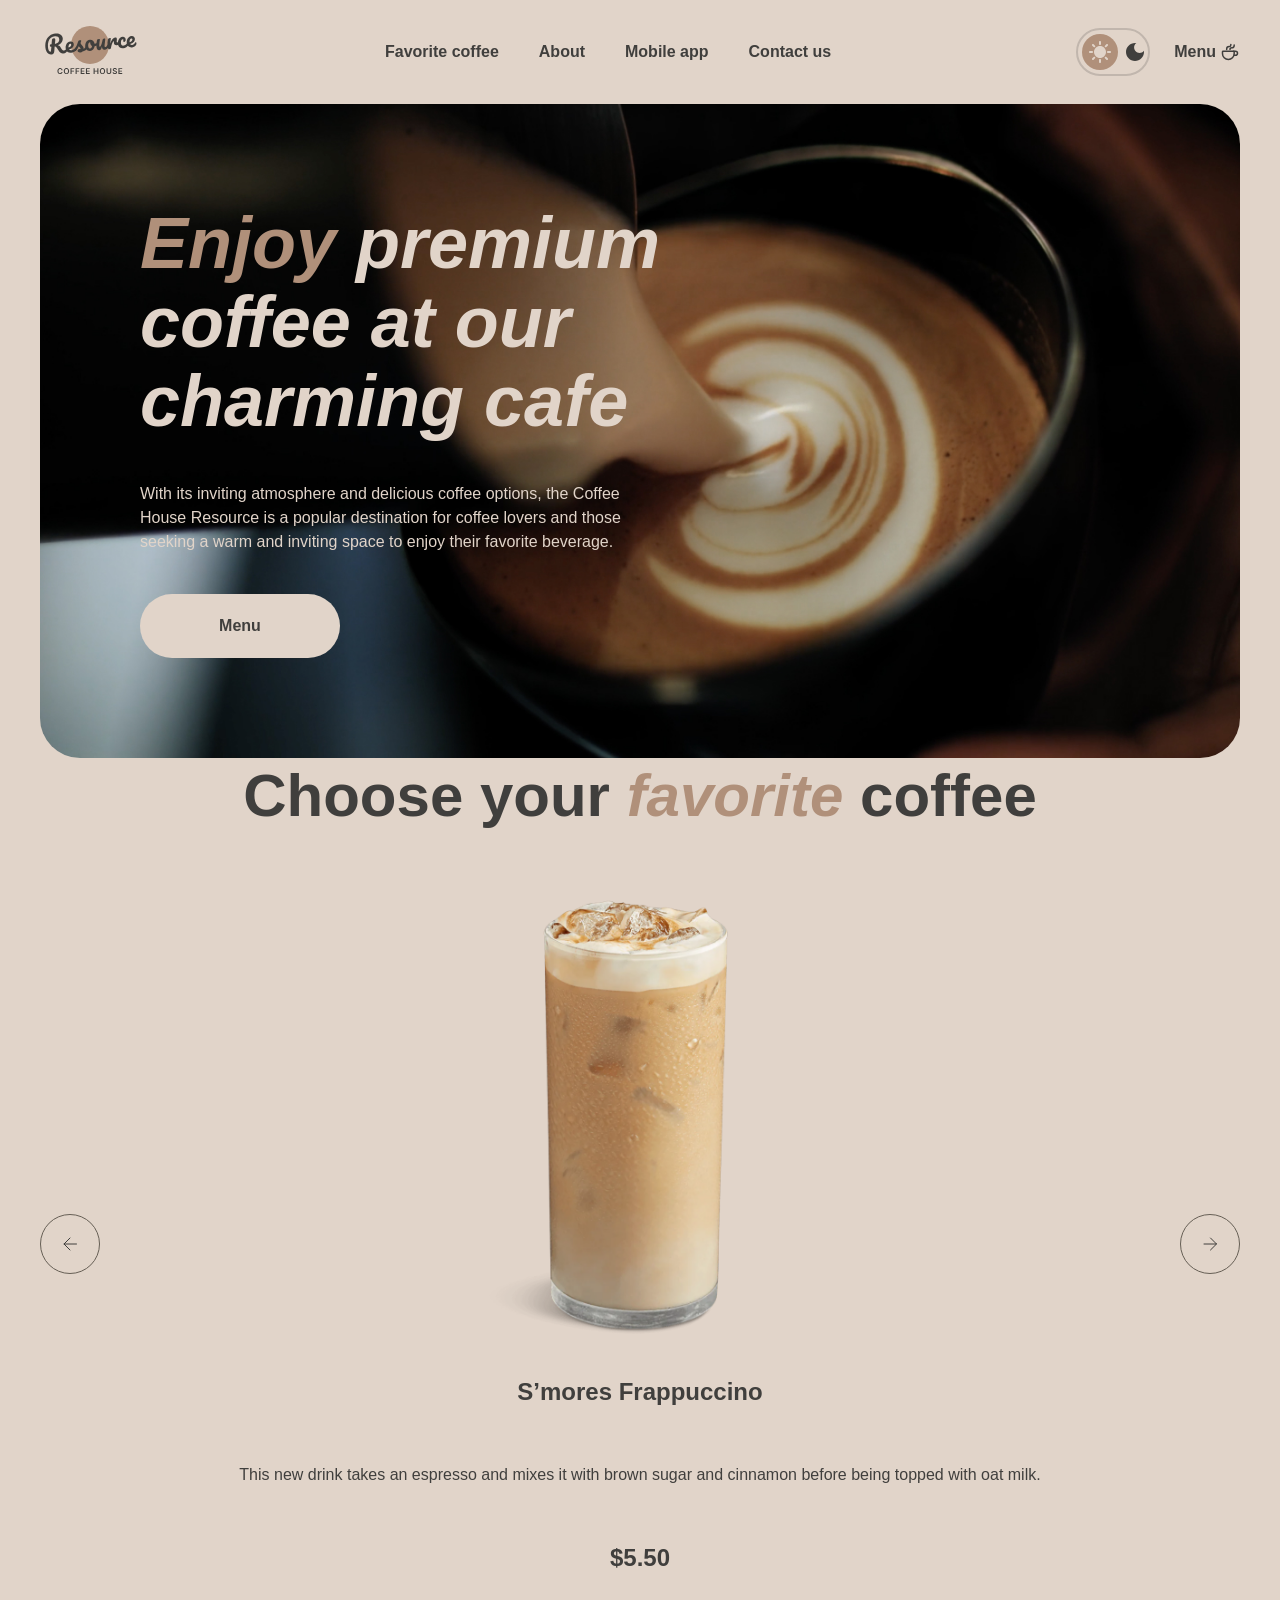
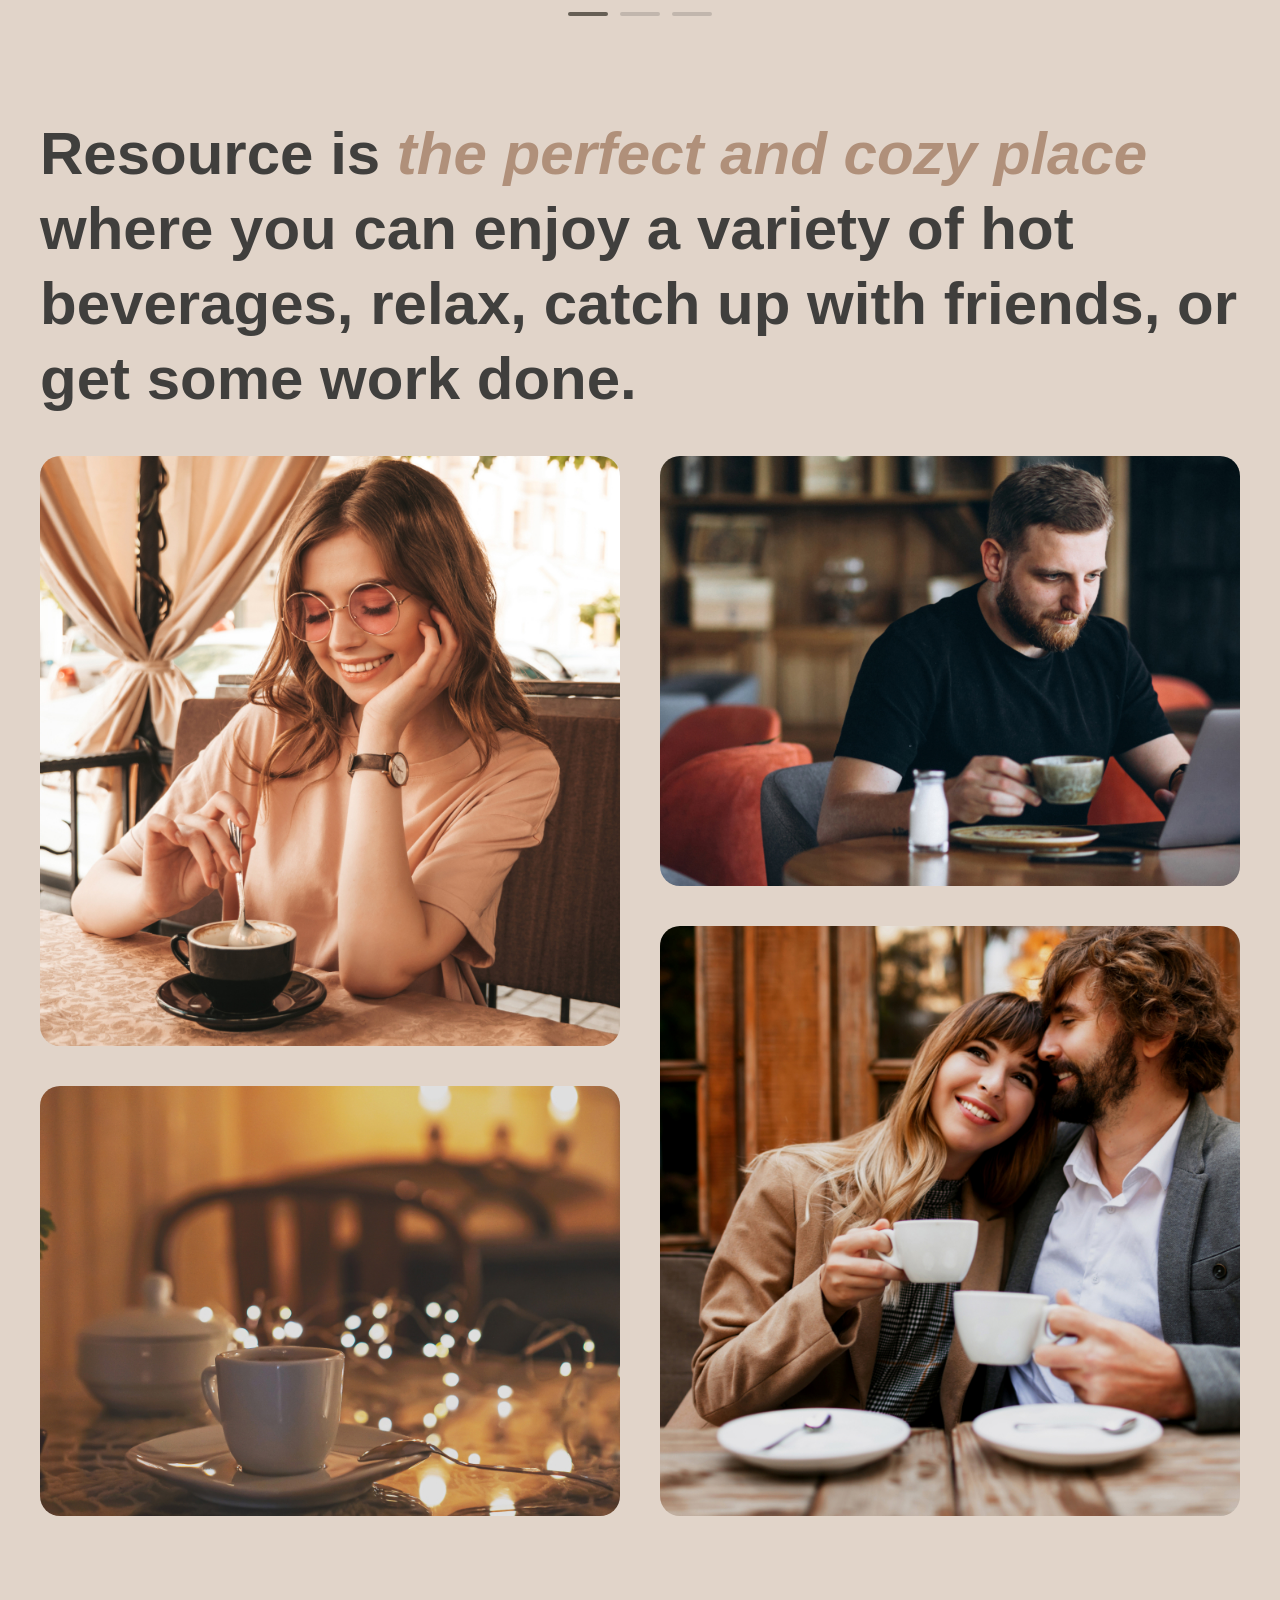
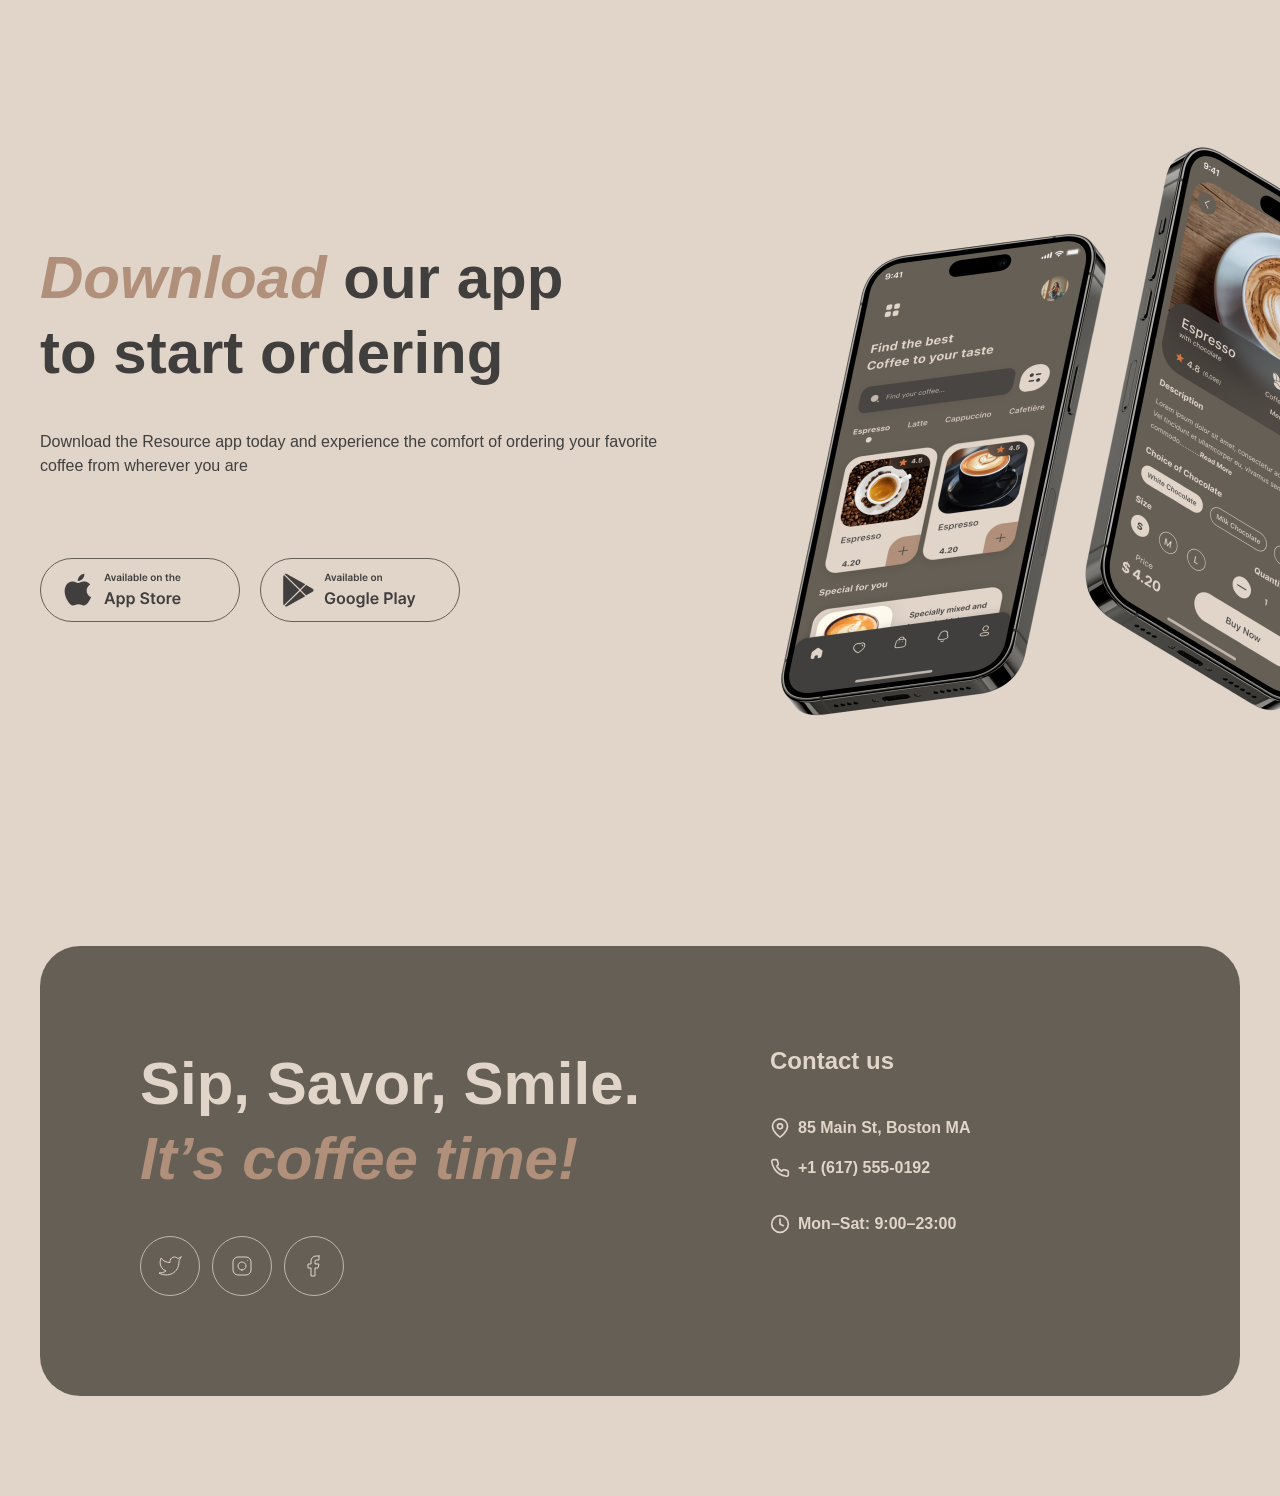
==== commit d6b36eda: "feat: add contacts section" ====
--- a/index.html
+++ b/index.html
@@ -194,36 +194,69 @@
       </div>
     </section>
 
-    <!-- <section class="contacts" aria-labelledby="benefits-title">
+    <section class="contacts" id="contacts" aria-labelledby="contacts-title">
       <div class="contacts-container">
-        <h2 class="section__title" id="benefits-title">
-          Why choose us
-        </h2>
-
-        <div class="benefits__list">
-          <article class="benefit-card">
-            <h3 class="benefit-card__title">Fresh ingredients</h3>
-            <p class="benefit-card__text">
-              We use fresh and carefully selected ingredients every day.
-            </p>
-          </article>
-
-          <article class="benefit-card">
-            <h3 class="benefit-card__title">Cozy atmosphere</h3>
-            <p class="benefit-card__text">
-              Enjoy a warm and comfortable space for work or relaxation.
-            </p>
-          </article>
-
-          <article class="benefit-card">
-            <h3 class="benefit-card__title">Friendly service</h3>
-            <p class="benefit-card__text">
-              Our team is always happy to make your visit special.
-            </p>
-          </article>
-        </div>
-      </div>
-    </section> -->
+        
+        <div class="contacts-offer">
+          <h2 id="contacts-title">Sip, Savor, Smile. <span class="highlight">It’s coffee time!</span></h2>
+
+          <div class="socials">
+            <a class="button-twitter" href="https://twitter.com" target="_blank" rel="noopener" aria-label="Follow us on Twitter" role="button">
+              <svg width="60" height="60" viewBox="0 0 60 60" fill="none" xmlns="http://www.w3.org/2000/svg">
+                <rect x="0.5" y="0.5" width="59" height="59" rx="29.5" stroke="#C1B6AD"/>
+                <path d="M41 21.0101C41 21.0101 38.9821 22.2022 37.86 22.5401C37.2577 21.8476 36.4573 21.3567 35.567 21.134C34.6767 20.9112 33.7395 20.9673 32.8821 21.2945C32.0247 21.6218 31.2884 22.2045 30.773 22.9638C30.2575 23.7231 29.9877 24.6224 30 25.5401V26.5401C28.2426 26.5856 26.5013 26.1959 24.931 25.4055C23.3607 24.6151 22.0103 23.4487 21 22.0101C21 22.0101 17 31.0101 26 35.0101C23.9405 36.408 21.4872 37.109 19 37.0101C28 42.0101 39 37.0101 39 25.5101C38.9991 25.2315 38.9723 24.9537 38.92 24.6801C39.9406 23.6735 41 21.0101 41 21.0101Z" stroke="#E1D4C9" stroke-linecap="round" stroke-linejoin="round"/>
+              </svg>
+            </a>
+
+            <a class="button-instagram" href="https://instagram.com" target="_blank" rel="noopener" aria-label="Follow us on Instagram" role="button">
+              <svg width="60" height="60" viewBox="0 0 60 60" fill="none" xmlns="http://www.w3.org/2000/svg">
+                <rect x="0.5" y="0.5" width="59" height="59" rx="29.5" stroke="#C1B6AD"/>
+                <path d="M30 34C32.2091 34 34 32.2091 34 30C34 27.7909 32.2091 26 30 26C27.7909 26 26 27.7909 26 30C26 32.2091 27.7909 34 30 34Z" stroke="#E1D4C9" stroke-linecap="round" stroke-linejoin="round"/>
+                <path d="M21 34V26C21 23.2386 23.2386 21 26 21H34C36.7614 21 39 23.2386 39 26V34C39 36.7614 36.7614 39 34 39H26C23.2386 39 21 36.7614 21 34Z" stroke="#E1D4C9"/>
+                <path d="M35.5 24.51L35.51 24.4989" stroke="#E1D4C9" stroke-linecap="round" stroke-linejoin="round"/>
+              </svg>
+            </a>
+
+            <a class="button-facebook" href="https://facebook.com" target="_blank" rel="noopener" aria-label="Follow us on Facebook" role="button">
+              <svg width="60" height="60" viewBox="0 0 60 60" fill="none" xmlns="http://www.w3.org/2000/svg">
+                <rect x="0.5" y="0.5" width="59" height="59" rx="29.5" stroke="#C1B6AD"/>
+                <path d="M35 20H32C30.6739 20 29.4021 20.5268 28.4645 21.4645C27.5268 22.4021 27 23.6739 27 25V28H24V32H27V40H31V32H34L35 28H31V25C31 24.7348 31.1054 24.4804 31.2929 24.2929C31.4804 24.1054 31.7348 24 32 24H35V20Z" stroke="#E1D4C9" stroke-linecap="round" stroke-linejoin="round"/>
+              </svg>
+            </a>
+          </div>
+        </div>
+
+        <div class="contacts-info">
+          <h3 class="contacts-info-title">Contact us</h3>
+
+          <div class="contacts-links-list">
+            <a class="link-item" href="https://google.com" target="_blank" rel="noopener noreferrer" aria-label="Open our location in Google Maps">
+              <svg width="20" height="20" viewBox="0 0 24 24" fill="none" stroke="currentColor" stroke-width="2" xmlns="http://www.w3.org/2000/svg">
+                <path d="M21 10c0 7-9 13-9 13s-9-6-9-13a9 9 0 0 1 18 0z" stroke-linecap="round" stroke-linejoin="round"/>
+                <circle cx="12" cy="10" r="3" stroke-linecap="round" stroke-linejoin="round"/>
+              </svg>
+              <span>85 Main St, Boston MA</span>
+            </a>
+
+            <a class="link-item" href="tel:+16175550192" aria-label="Call our phone number">
+              <svg width="20" height="20" viewBox="0 0 24 24" fill="none" stroke="currentColor" stroke-width="2" xmlns="http://www.w3.org/2000/svg">
+                <path d="M22 16.92v3a2 2 0 0 1-2.18 2 19.79 19.79 0 0 1-8.63-3.07 19.5 19.5 0 0 1-6-6 19.79 19.79 0 0 1-3.07-8.67A2 2 0 0 1 4.11 2h3a2 2 0 0 1 2 1.72 12.84 12.84 0 0 0 .7 2.81 2 2 0 0 1-.45 2.11L8.09 9.91a16 16 0 0 0 6 6l1.27-1.27a2 2 0 0 1 2.11-.45 12.84 12.84 0 0 0 2.81.7A2 2 0 0 1 22 16.92z" stroke-linecap="round" stroke-linejoin="round"/>
+              </svg>
+              <span>+1 (617) 555-0192</span>
+            </a>
+
+            <div class="link-item work-hours">
+              <svg width="20" height="20" viewBox="0 0 24 24" fill="none" stroke="currentColor" stroke-width="2" xmlns="http://www.w3.org/2000/svg">
+                <circle cx="12" cy="12" r="10" stroke-linecap="round" stroke-linejoin="round"/>
+                <polyline points="12 6 12 12 16 14" stroke-linecap="round" stroke-linejoin="round"/>
+              </svg>
+              <p>Mon–Sat: <time datetime="Mo-Sa 09:00-23:00">9:00–23:00</time></p>
+            </div>
+          </div>
+        </div>
+
+      </div>
+    </section>
   </main>
 
   <!-- <footer class="footer" id="contact">
--- a/styles/contacts.css
+++ b/styles/contacts.css
@@ -0,0 +1,99 @@
+.contacts-container {
+    display: flex;
+    border-radius: 40px;
+    margin: 100px 40px;
+    padding: 100px;
+    gap: 100px;
+    background: #665F55;
+}
+
+.contacts-offer, .contacts-info {
+    display: flex;
+    flex-direction: column;
+    gap: 40px;
+}
+
+#contacts-title {
+  font-family: 'Inter', sans-serif;
+  font-weight: 600;
+  font-size: 60px;
+  line-height: 1.25;
+  letter-spacing: 0;
+  text-align: left;
+  color: #E1D4C9;
+  margin: 0;
+  max-width: 530px;
+  display: block;
+}
+
+.highlight {
+  font-style: italic;
+  font-weight: 600;
+  color: #b0907a;
+}
+
+.socials {
+    display: flex;
+    gap: 12px;
+}
+
+.contacts-info-title {
+  font-family: 'Inter', sans-serif;
+  font-weight: 600;
+  font-size: 24px;
+  line-height: 1.25;
+  letter-spacing: 0;
+  text-align: left;
+  color: #E1D4C9;
+  margin: 0;
+}
+
+.contacts-links-list {
+    display: flex;
+    flex-direction: column;
+    gap: 16px;
+}
+
+.link-item {
+    display: flex;
+    align-items: center;
+    gap: 8px;
+    text-decoration: none;
+    color: #E1D4C9;
+    font-family: 'Inter', sans-serif;
+    font-weight: 600;
+    font-size: 16px;
+    line-height: 1.5;
+    transition: color 0.2s ease;
+}
+
+.link-item svg {
+    flex-shrink: 0;
+    color: #E1D4C9;
+    transition: transform 0.2s ease;
+}
+
+a.link-item:hover {
+    color: #FFF;
+}
+
+a.link-item:hover svg {
+    transform: scale(1.1);
+}
+
+.socials a {
+    display: inline-flex;
+    outline: none;
+    border-radius: 100px;
+    transition: transform 0.3s ease;
+}
+
+.socials a:hover path {
+    stroke: #665F55;
+    transition: stroke 0.3s ease;
+}
+
+.socials a:focus-visible, .link-item:focus-visible {
+    outline: 2px solid #b0907a;
+    outline-offset: 4px;
+}
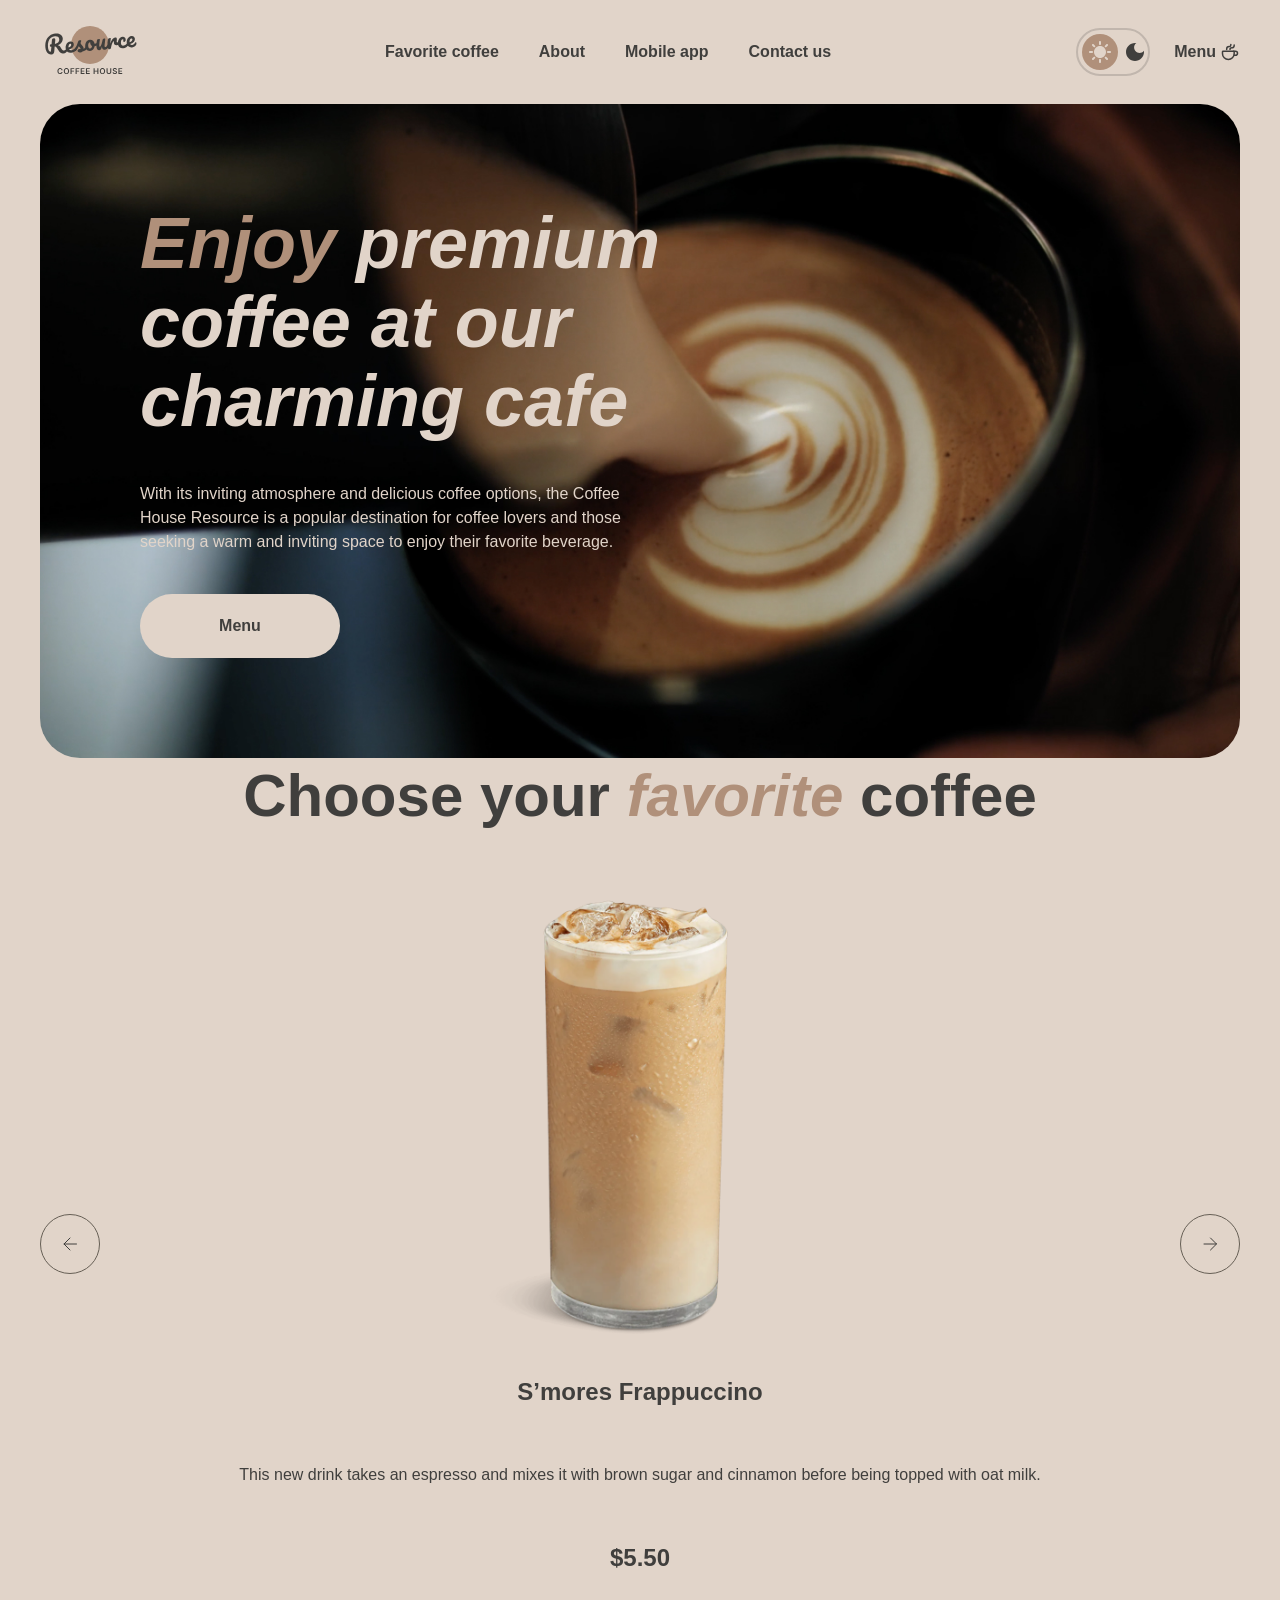
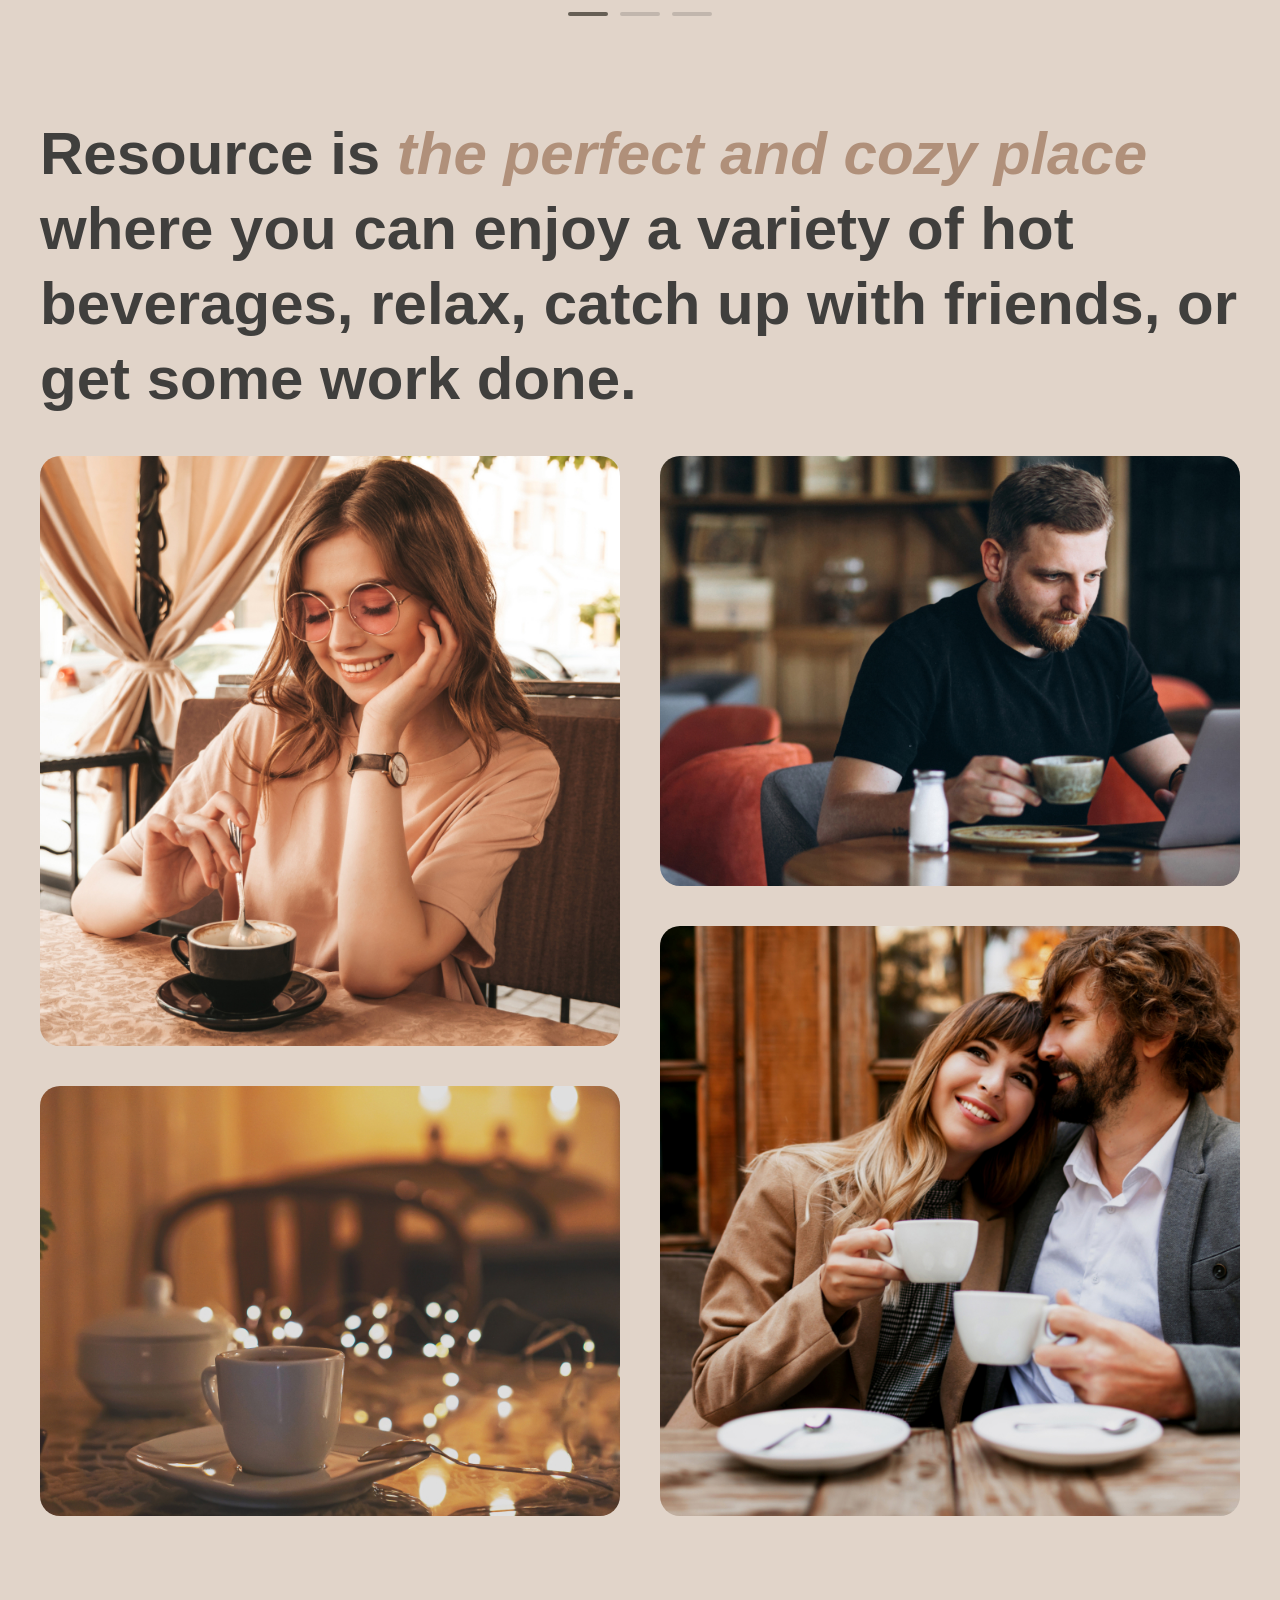
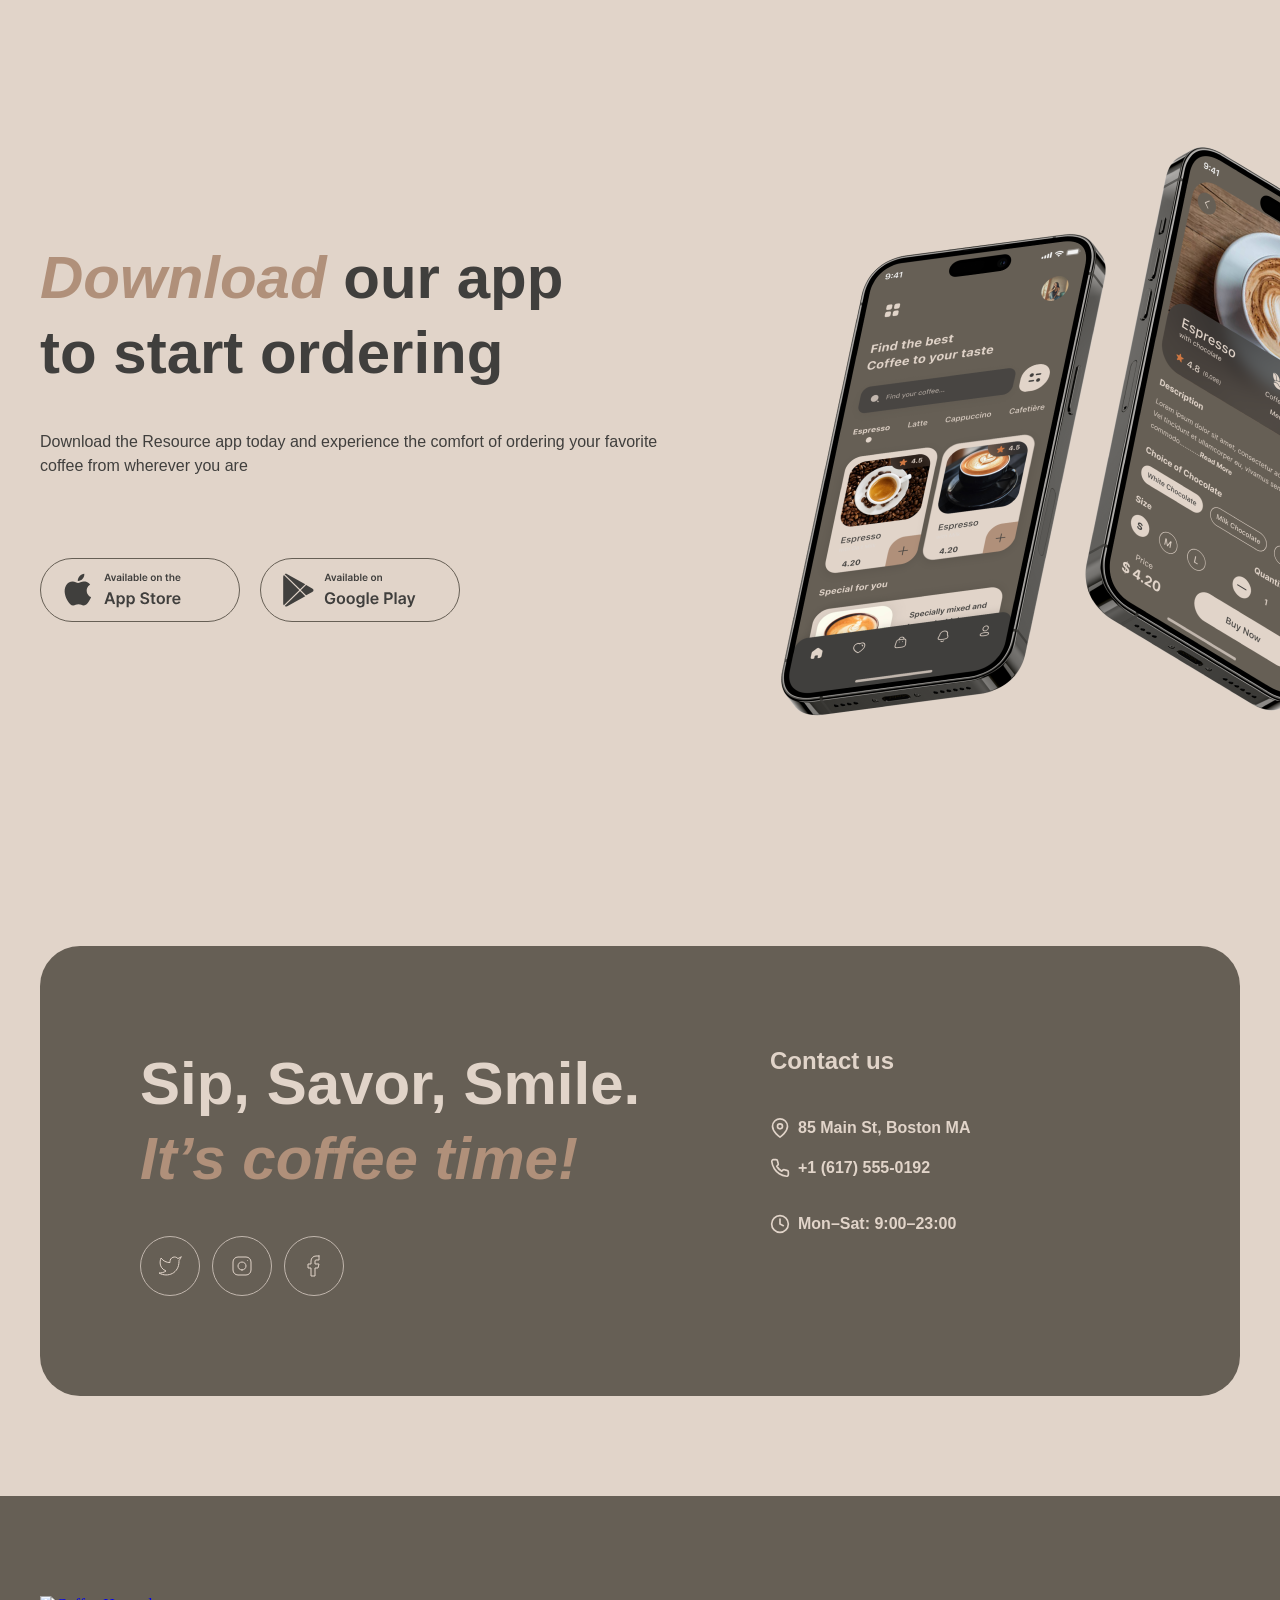
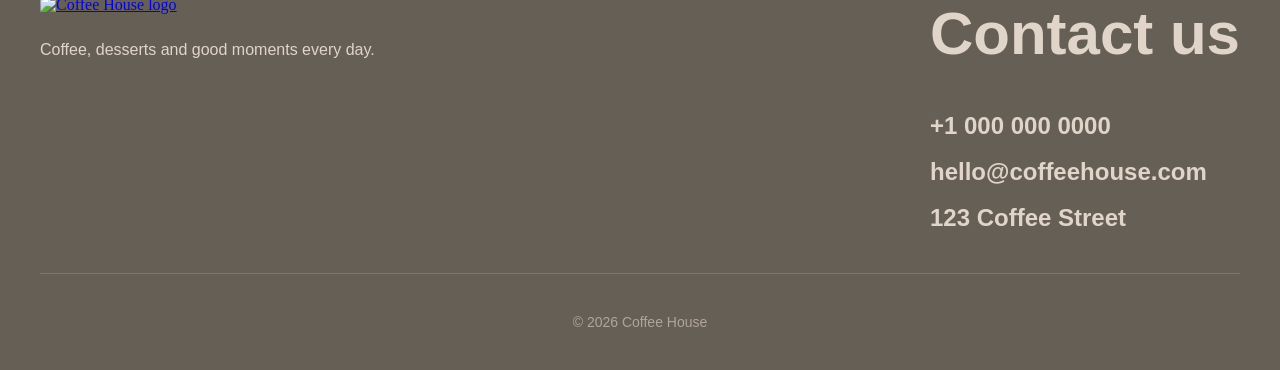
==== commit 1c9d42da: "feat: add footer" ====
--- a/index.html
+++ b/index.html
@@ -259,7 +259,7 @@
     </section>
   </main>
 
-  <!-- <footer class="footer" id="contact">
+  <footer class="footer" id="contact">
     <div class="footer-container">
       <div class="footer__brand">
         <a class="logo" href="./index.html">
@@ -292,7 +292,7 @@
     <div class="footer__bottom">
       <p>© 2026 Coffee House</p>
     </div>
-  </footer> -->
+  </footer>
 
   <!-- <script type="module" src="./scripts/main.js"></script> -->
 </body>
--- a/styles/footer.css
+++ b/styles/footer.css
@@ -0,0 +1,104 @@
+.footer {
+    background-color: #665F55;
+    padding: 100px 40px 40px 40px;
+}
+
+.footer-container {
+    display: flex;
+    justify-content: space-between;
+    align-items: flex-start;
+    max-width: 1360px;
+    margin: 0 auto;
+    border-bottom: 1px solid rgba(225, 212, 201, 0.2);
+    padding-bottom: 40px;
+}
+
+.footer__brand {
+    display: flex;
+    flex-direction: column;
+    gap: 24px;
+    max-width: 360px;
+}
+
+.footer__brand .logo {
+    display: inline-block;
+    transition: transform 0.2s ease;
+}
+
+.footer__brand .logo:hover {
+    transform: scale(1.02);
+}
+
+.footer__description {
+    font-family: 'Inter', sans-serif;
+    font-weight: 400;
+    font-size: 16px;
+    line-height: 1.5;
+    color: #E1D4C9;
+    margin: 0;
+}
+
+.footer__contacts {
+    display: flex;
+    flex-direction: column;
+    gap: 40px;
+    max-width: 530px;
+}
+
+.footer__title {
+    font-family: 'Inter', sans-serif;
+    font-weight: 600;
+    font-size: 60px;
+    line-height: 1.25;
+    color: #E1D4C9;
+    margin: 0;
+}
+
+.footer__address {
+    display: flex;
+    flex-direction: column;
+    gap: 16px;
+    font-style: normal;
+}
+
+.footer__address a, 
+.footer__address span {
+    font-family: 'Inter', sans-serif;
+    font-weight: 600;
+    font-size: 24px;
+    line-height: 1.25;
+    color: #E1D4C9;
+    text-decoration: none;
+    margin: 0;
+}
+
+.footer__address a {
+    transition: color 0.2s ease;
+    display: inline-block;
+    width: fit-content;
+}
+
+.footer__address a:hover {
+    color: #FFF;
+}
+
+.footer__bottom {
+    max-width: 1360px;
+    margin: 0 auto;
+    padding-top: 40px;
+    text-align: center;
+}
+
+.footer__bottom p {
+    font-family: 'Inter', sans-serif;
+    font-weight: 400;
+    font-size: 14px;
+    color: rgba(225, 212, 201, 0.6);
+    margin: 0;
+}
+
+.footer a:focus-visible {
+    outline: 2px solid #b0907a;
+    outline-offset: 4px;
+    border-radius: 4px;
+}
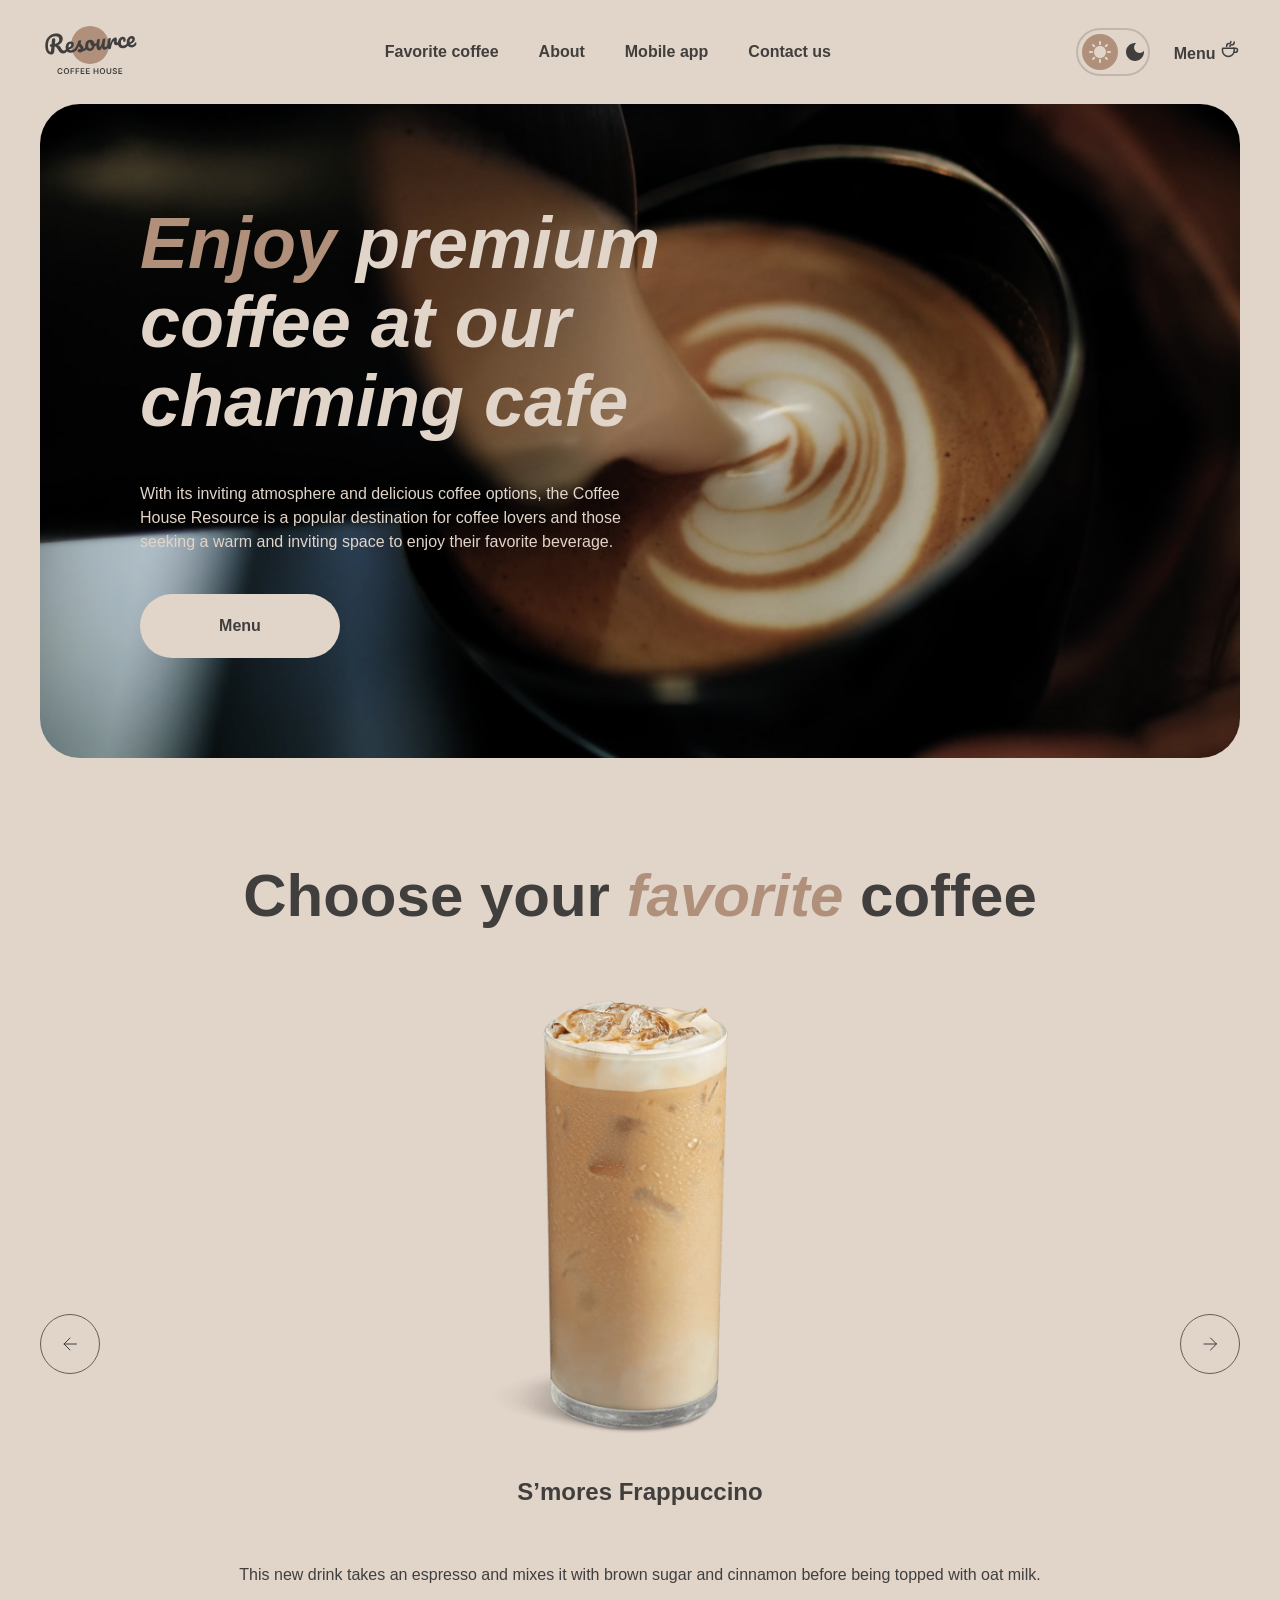
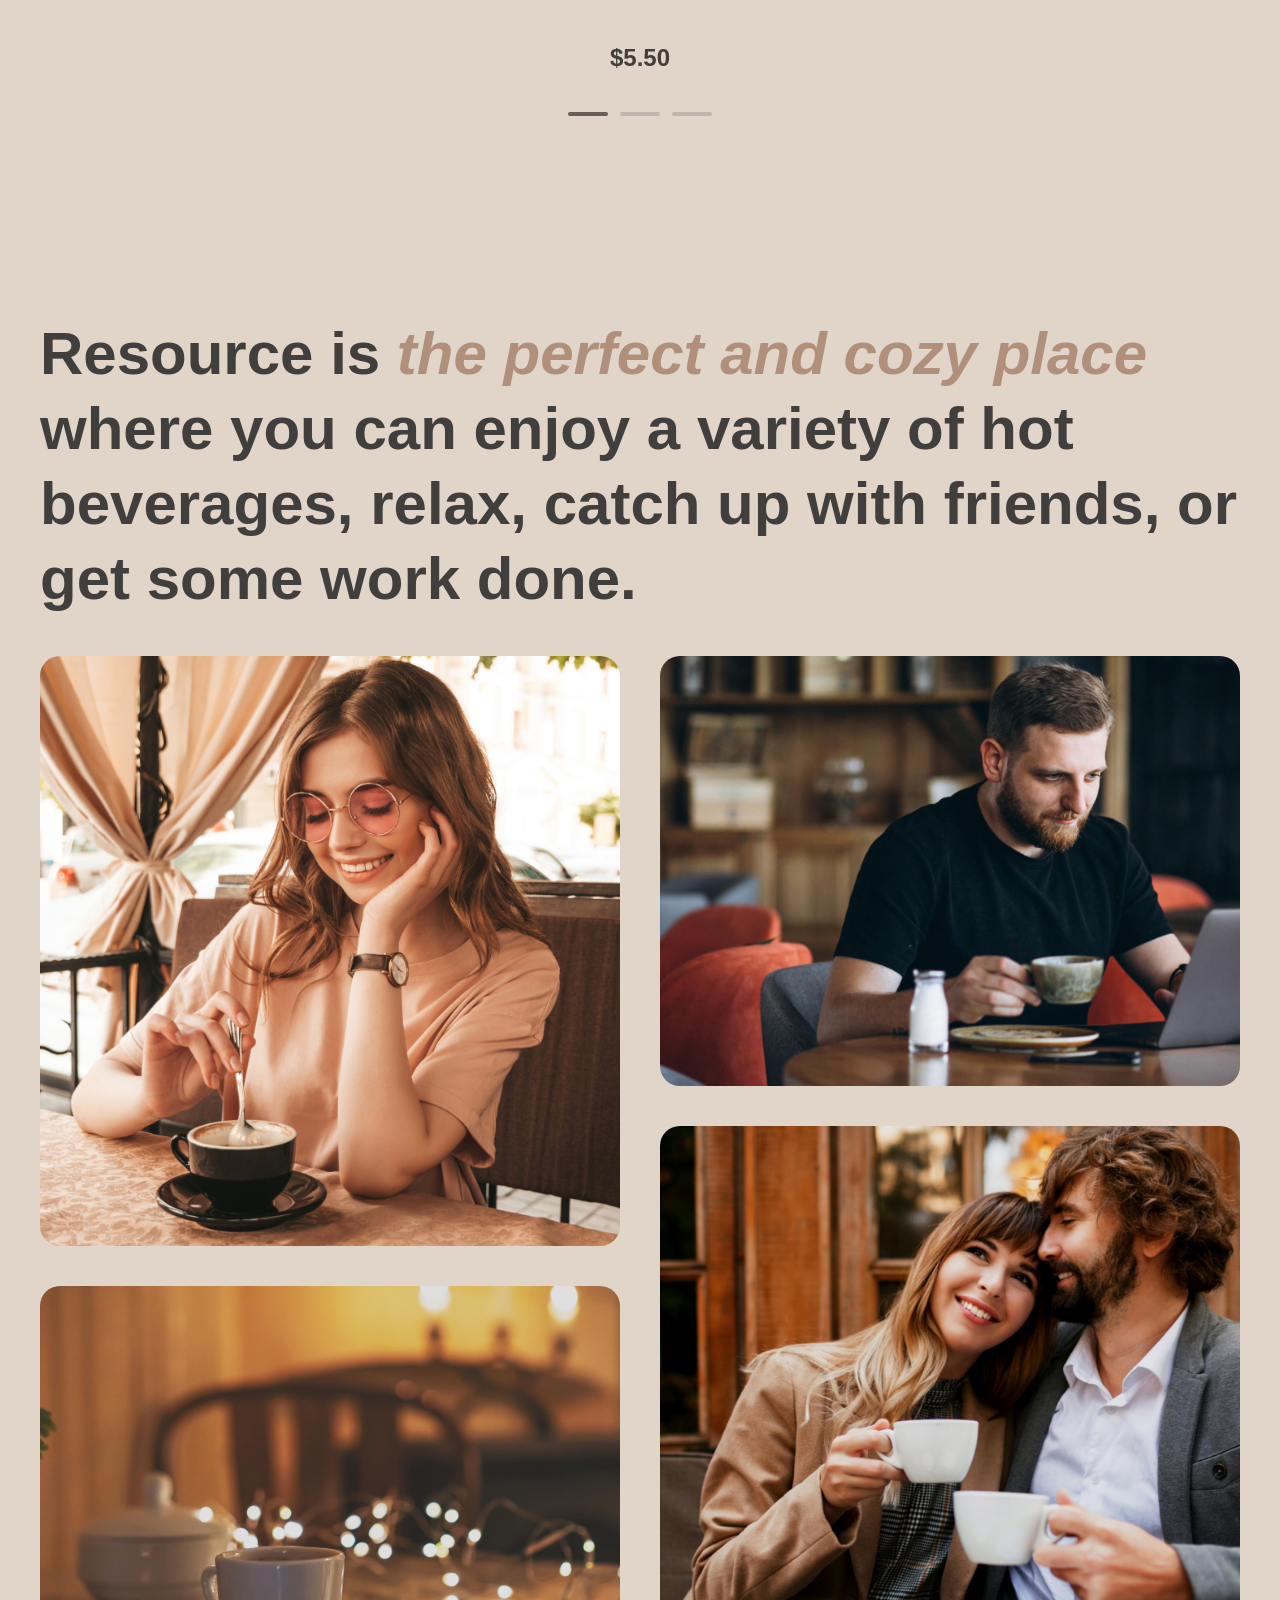
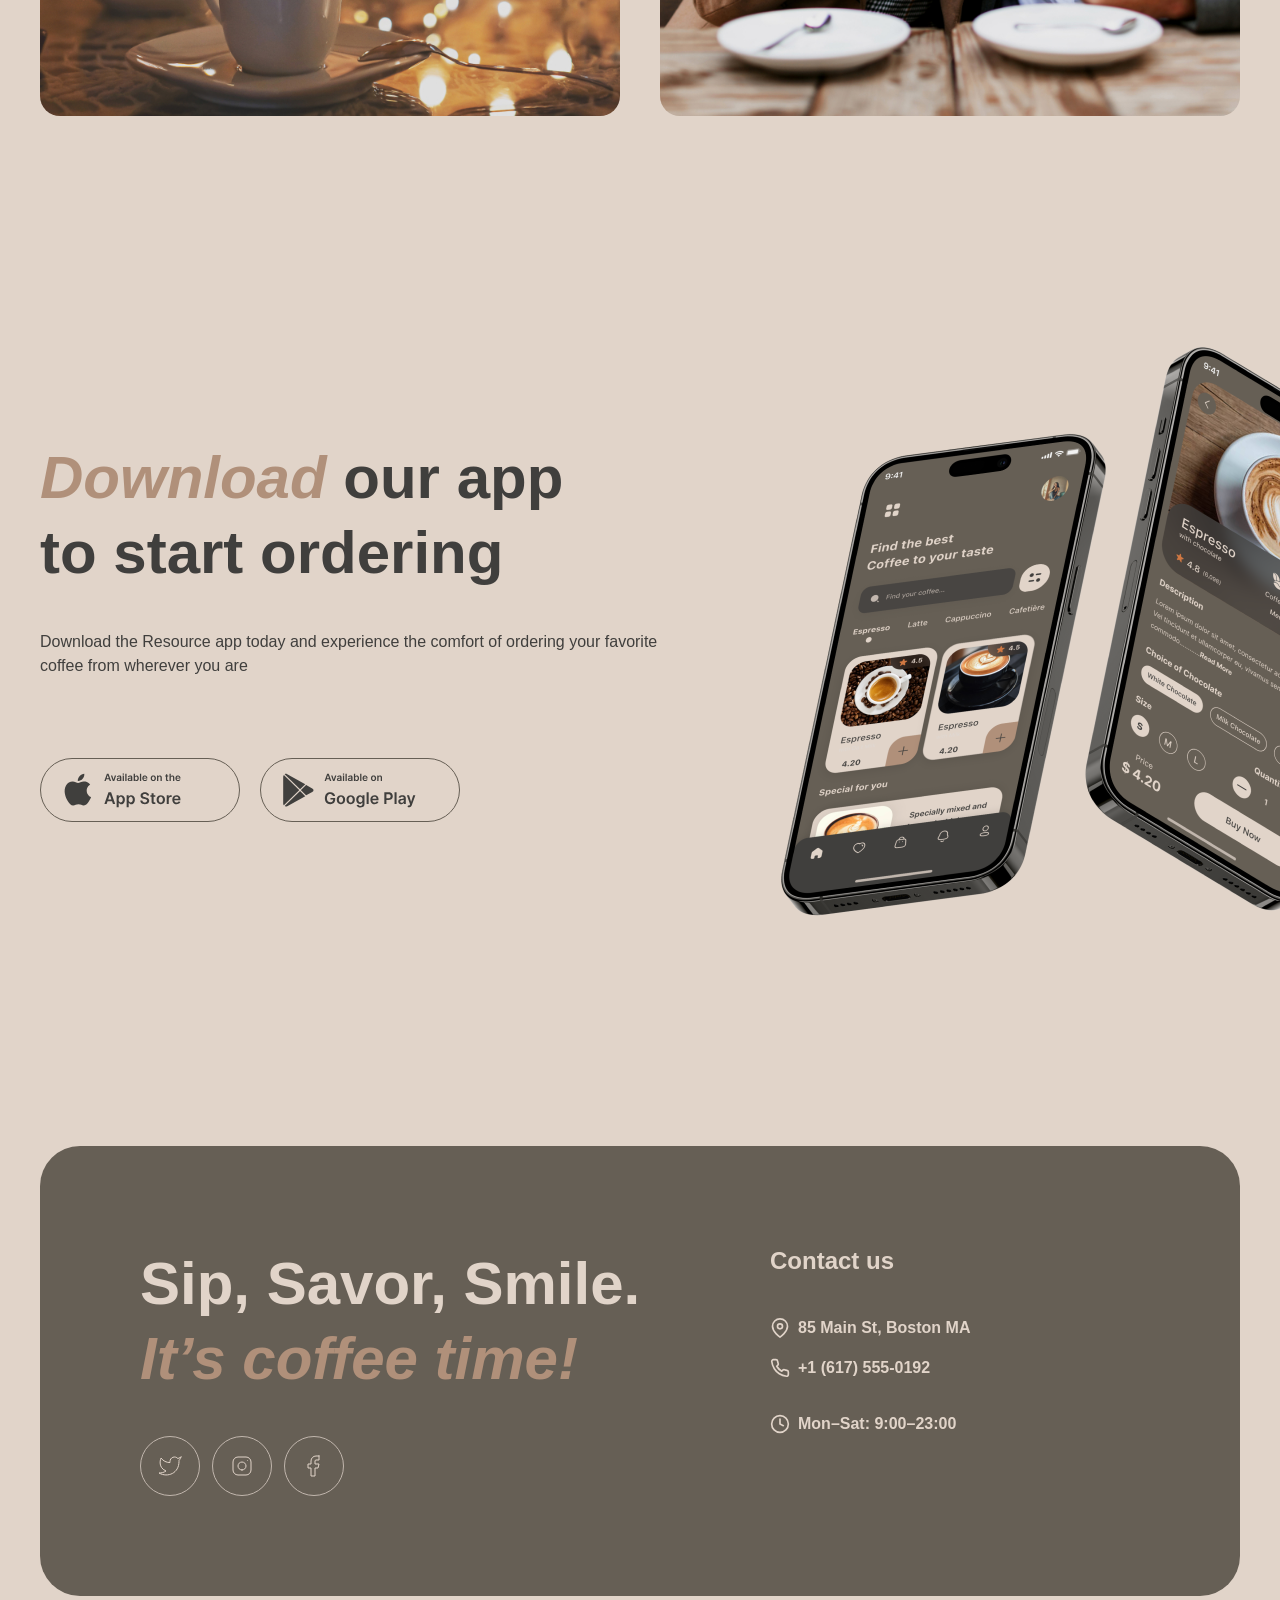
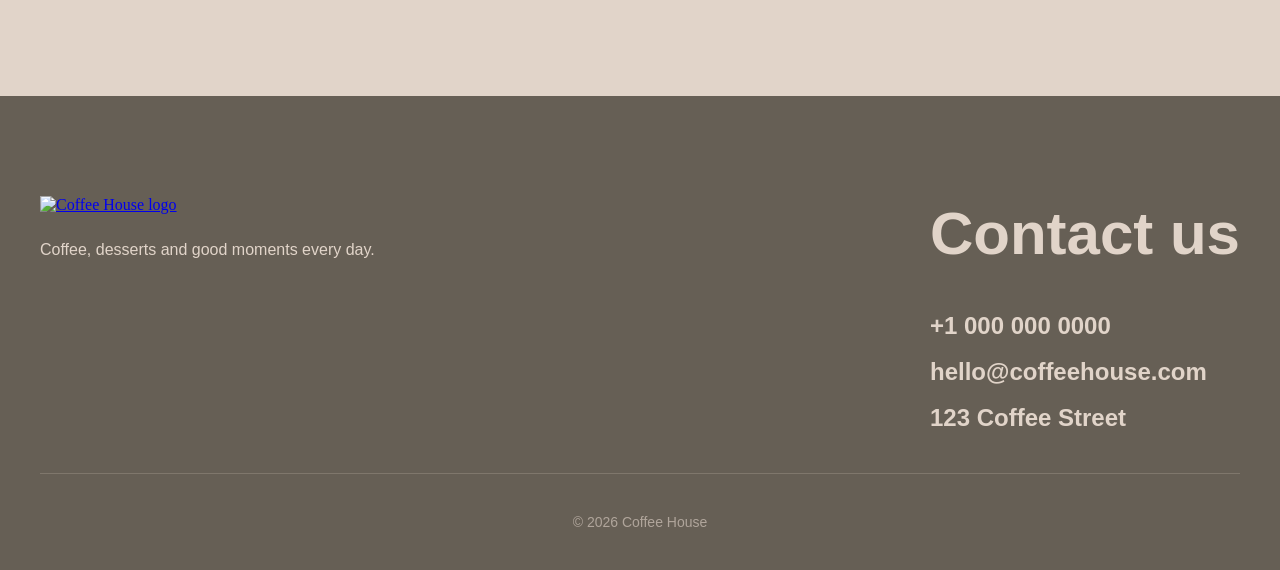
==== commit c3ead739: "fix: add padding in favorite-coffee.css" ====
--- a/index.html
+++ b/index.html
@@ -10,8 +10,6 @@
   >
 
   <title>Coffee House — Home</title>
-
-  <!-- <link rel="icon" href="./assets/favicon/favicon.ico"> -->
 
   <link rel="stylesheet" href="./styles/header.css">
   <link rel="stylesheet" href="./styles/hero.css">
@@ -38,27 +36,25 @@
         <ul class="navigation__list">
           <li class="navigation__item">
             <a
-              class="navigation__link navigation__link--active"
-              href="./index.html"
-            >
+              class="navigation__link" href="#favorite">
               Favorite coffee
             </a>
           </li>
 
           <li class="navigation__item">
-            <a class="navigation__link" href="./menu.html">
+            <a class="navigation__link" href="#about">
               About
             </a>
           </li>
 
           <li class="navigation__item">
-            <a class="navigation__link" href="#about">
+            <a class="navigation__link" href="#mobile-app">
               Mobile app
             </a>
           </li>
 
           <li class="navigation__item">
-            <a class="navigation__link" href="#contact">
+            <a class="navigation__link" href="#contacts">
               Contact us
             </a>
           </li>
@@ -72,8 +68,10 @@
         </div>
 
         <div class="coffee-menu">
-            <p>Menu</p>
+          <a class="navigation__link" href="./menu.html">
+            Menu
             <img src="./assets/images/icons/light/coffee-cup.svg" alt="coffee-cup">
+          </a>
         </div>
       </div>
     </div>
@@ -259,7 +257,7 @@
     </section>
   </main>
 
-  <footer class="footer" id="contact">
+  <footer class="footer" id="footer">
     <div class="footer-container">
       <div class="footer__brand">
         <a class="logo" href="./index.html">
@@ -294,6 +292,5 @@
     </div>
   </footer>
 
-  <!-- <script type="module" src="./scripts/main.js"></script> -->
 </body>
 </html>
--- a/styles/favorite-coffee.css
+++ b/styles/favorite-coffee.css
@@ -1,7 +1,7 @@
 .favorite-coffee-container {
     display: flex;
     flex-direction: column;
-    padding: 0 40px;
+    padding: 100px 40px;
 }
 
 #favorite-title {
